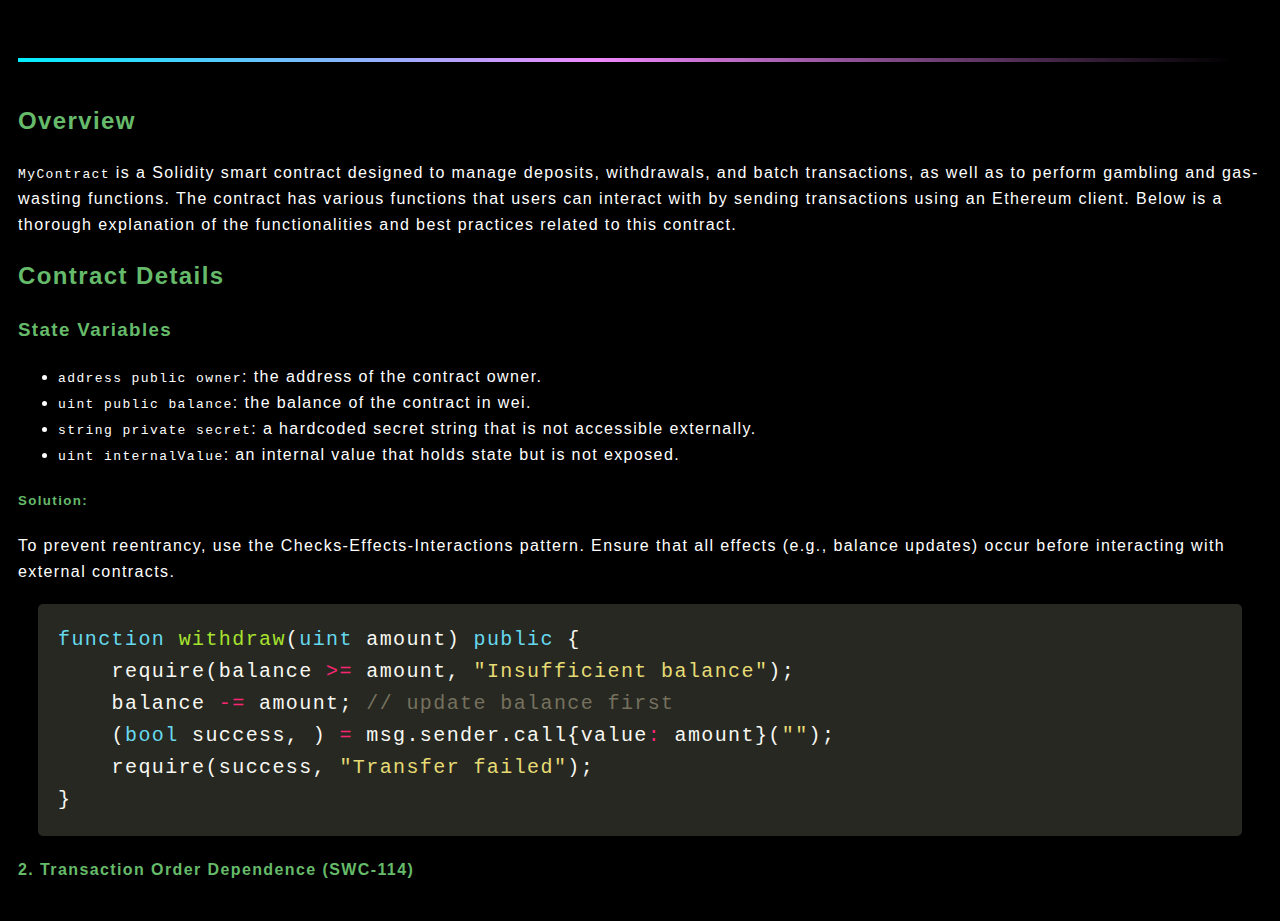
==== index.html @ 66ded126 "new changes" ====
<!DOCTYPE html>
<html lang="en">

<head>
    <meta charset="UTF-8">
    <meta name="viewport" content="width=device-width, initial-scale=1.0">
    <title>Audit Report</title>
    <style>
        * {
            line-height: 1.6;
            letter-spacing: 1.4px;
        }

        body {
            background-color: #000000;
            color: #ffffff;
            padding: 10px;
            font-family: Arial, Helvetica, sans-serif;
        }

        h1 {
            margin-top: 2.5rem;
            margin-bottom: 2.5rem;
            color: #FFFFFFE5;
            font-size: 2.25rem;
            font-weight: 600;
            line-height: 1.8125rem;
            letter-spacing: normal;
            text-align: left;
        }

        h2,
        h3,
        h4,
        h5 {
            color: #66bb6a;
        }

        h1::after {
            display: block;
            content: "";
            height: 0.25rem;
            margin-top: 10px;
            color: #01efff;
            width: 100%;
            background: linear-gradient(90deg, #01efff 0%, #ef88fb 46.6%, #000000 97.6%);
        }

        pre {
            font-size: 20px;
            padding: 20px;
            border-radius: 5px;
            box-sizing: border-box;
            margin-left: 20px;
            margin-right: 20px;
        }
    </style>
</head>

<body>
    <h1></h1>
    <h2>Overview</h2>
    <p><code>MyContract</code> is a Solidity smart contract designed to manage deposits, withdrawals, and batch
        transactions, as well as to perform gambling and gas-wasting functions. The contract has various functions that
        users can interact with by sending transactions using an Ethereum client. Below is a thorough explanation of the
        functionalities and best practices related to this contract.</p>
    <h2>Contract Details</h2>
    <h3>State Variables</h3>
    <ul>
        <li><code>address public owner</code>: the address of the contract owner.</li>
        <li><code>uint public balance</code>: the balance of the contract in wei.</li>
        <li><code>string private secret</code>: a hardcoded secret string that is not accessible externally.</li>
        <li><code>uint internalValue</code>: an internal value that holds state but is not exposed.</li>
    </ul>

    <h5>Solution:</h5>
    <p>To prevent reentrancy, use the Checks-Effects-Interactions pattern. Ensure that all effects (e.g., balance
        updates)
        occur before interacting with external contracts.</p>
    <pre tabindex="0" style="color:#f8f8f2;background-color:#272822;"><code><span style="display:flex;"><span><span style="color:#66d9ef">function</span> <span style="color:#a6e22e">withdraw</span>(<span style="color:#66d9ef">uint</span> amount) <span style="color:#66d9ef">public</span> {
</span></span><span style="display:flex;"><span>    require(balance <span style="color:#f92672">&gt;=</span> amount, <span style="color:#e6db74">&#34;Insufficient balance&#34;</span>);
</span></span><span style="display:flex;"><span>    balance <span style="color:#f92672">-=</span> amount; <span style="color:#75715e">// update balance first
</span></span></span><span style="display:flex;"><span><span style="color:#75715e"></span>    (<span style="color:#66d9ef">bool</span> success, ) <span style="color:#f92672">=</span> msg.sender.call{value<span style="color:#f92672">:</span> amount}(<span style="color:#e6db74">&#34;&#34;</span>);
</span></span><span style="display:flex;"><span>    require(success, <span style="color:#e6db74">&#34;Transfer failed&#34;</span>);
</span></span><span style="display:flex;"><span>}
</span></span></code></pre>
    <h4>2. Transaction Order Dependence (SWC-114)</h4>
</body>

</html>
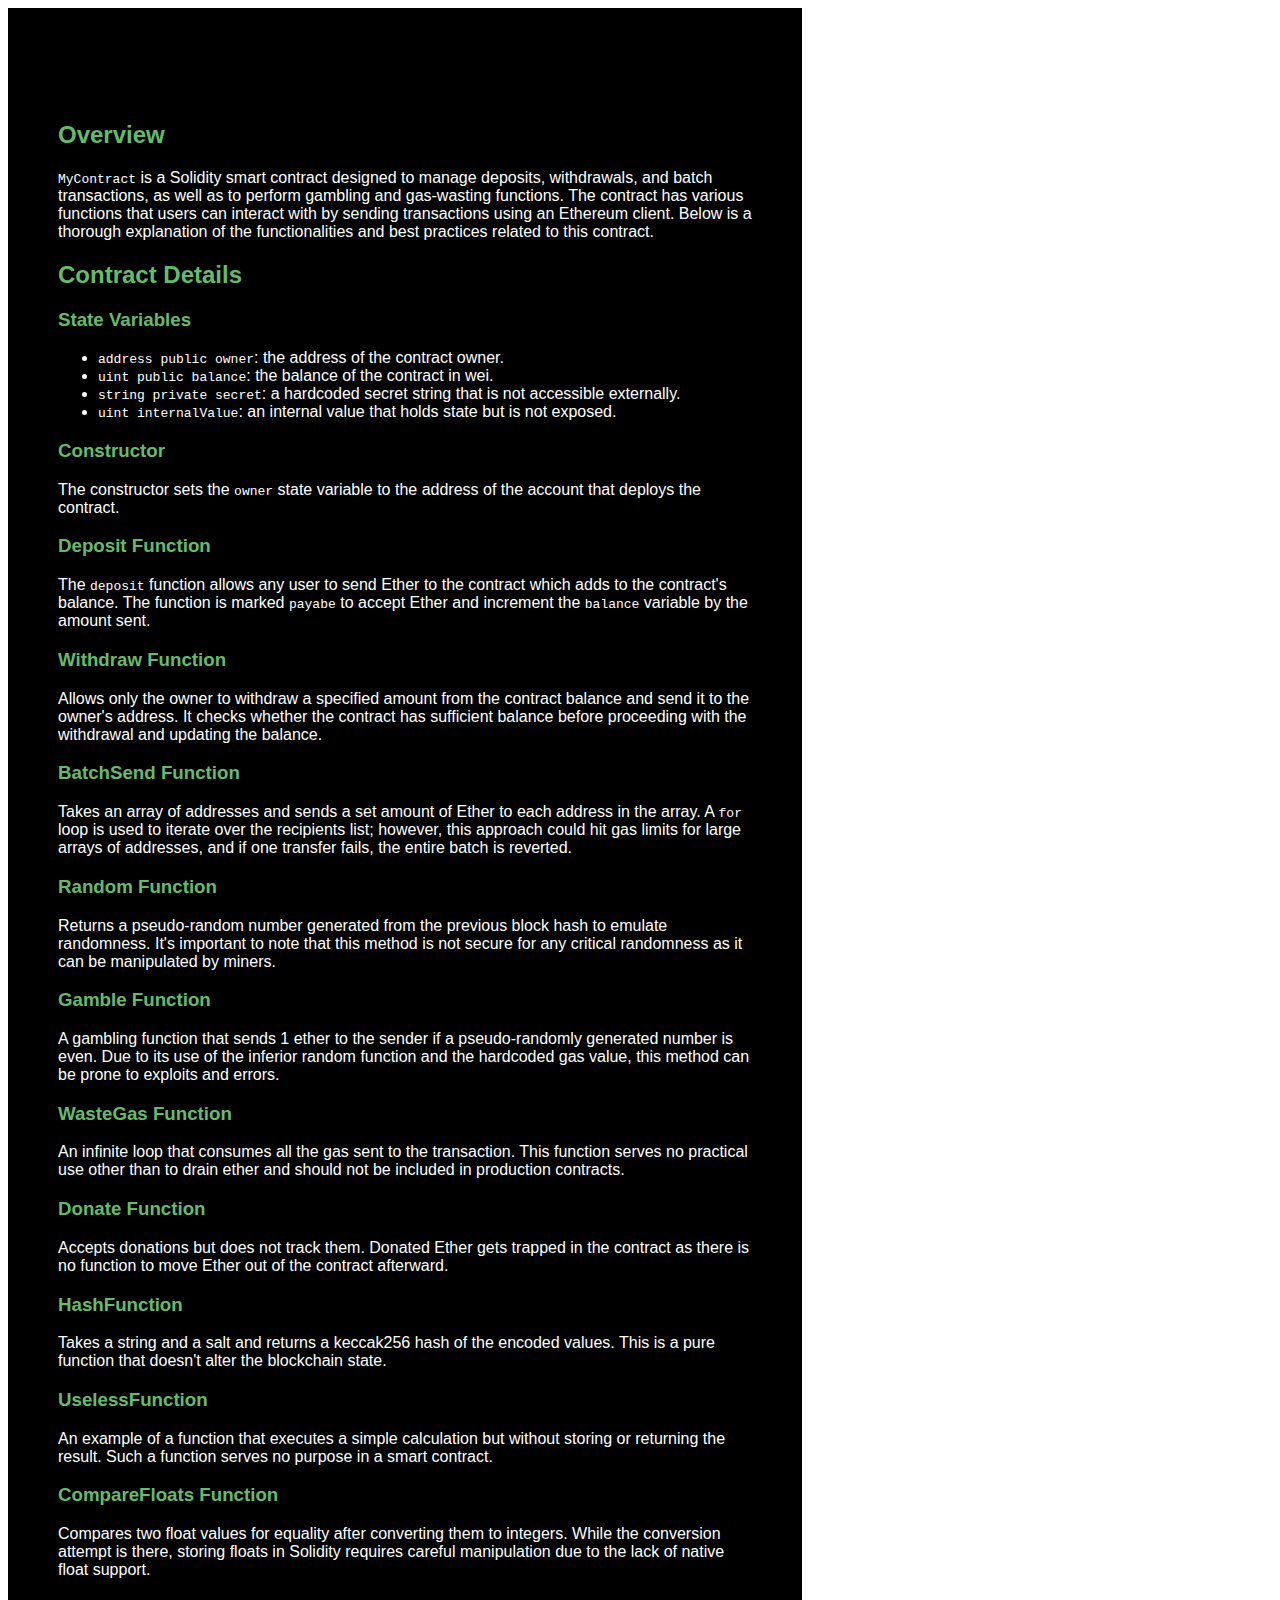
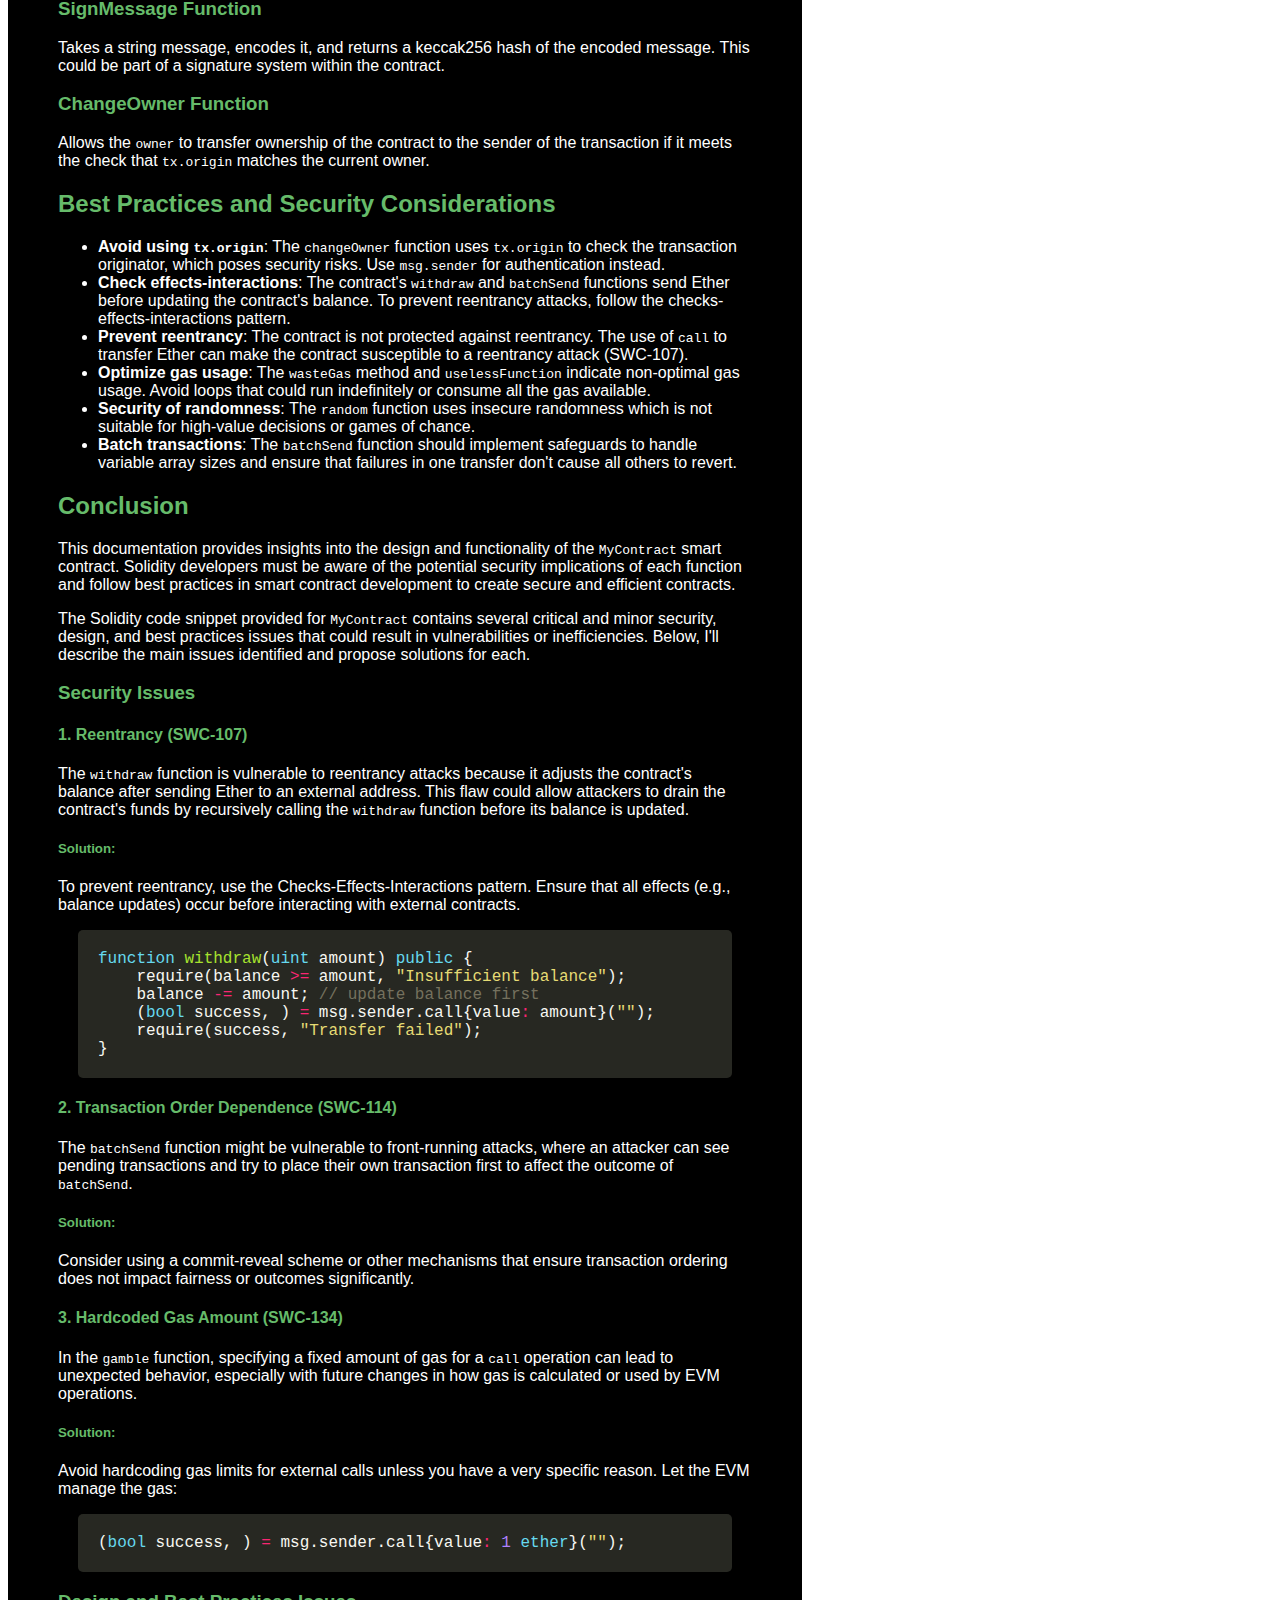
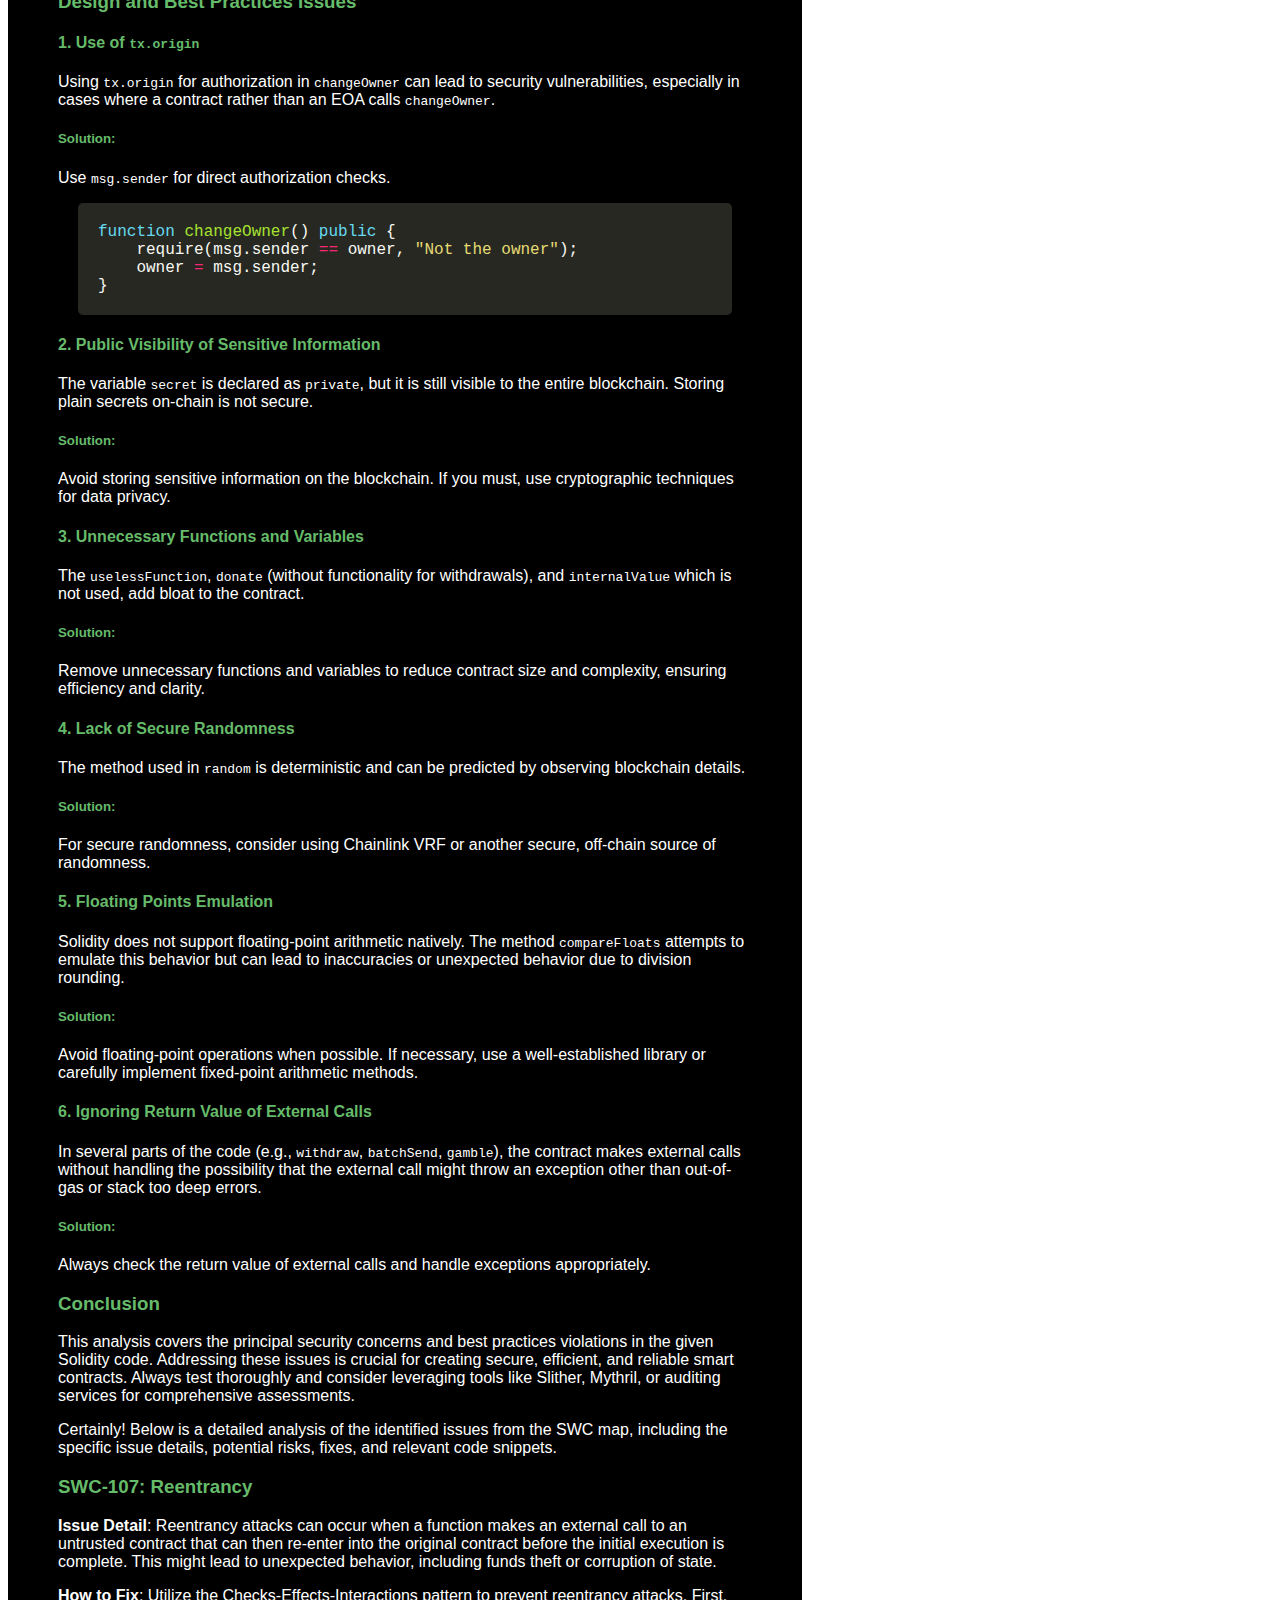
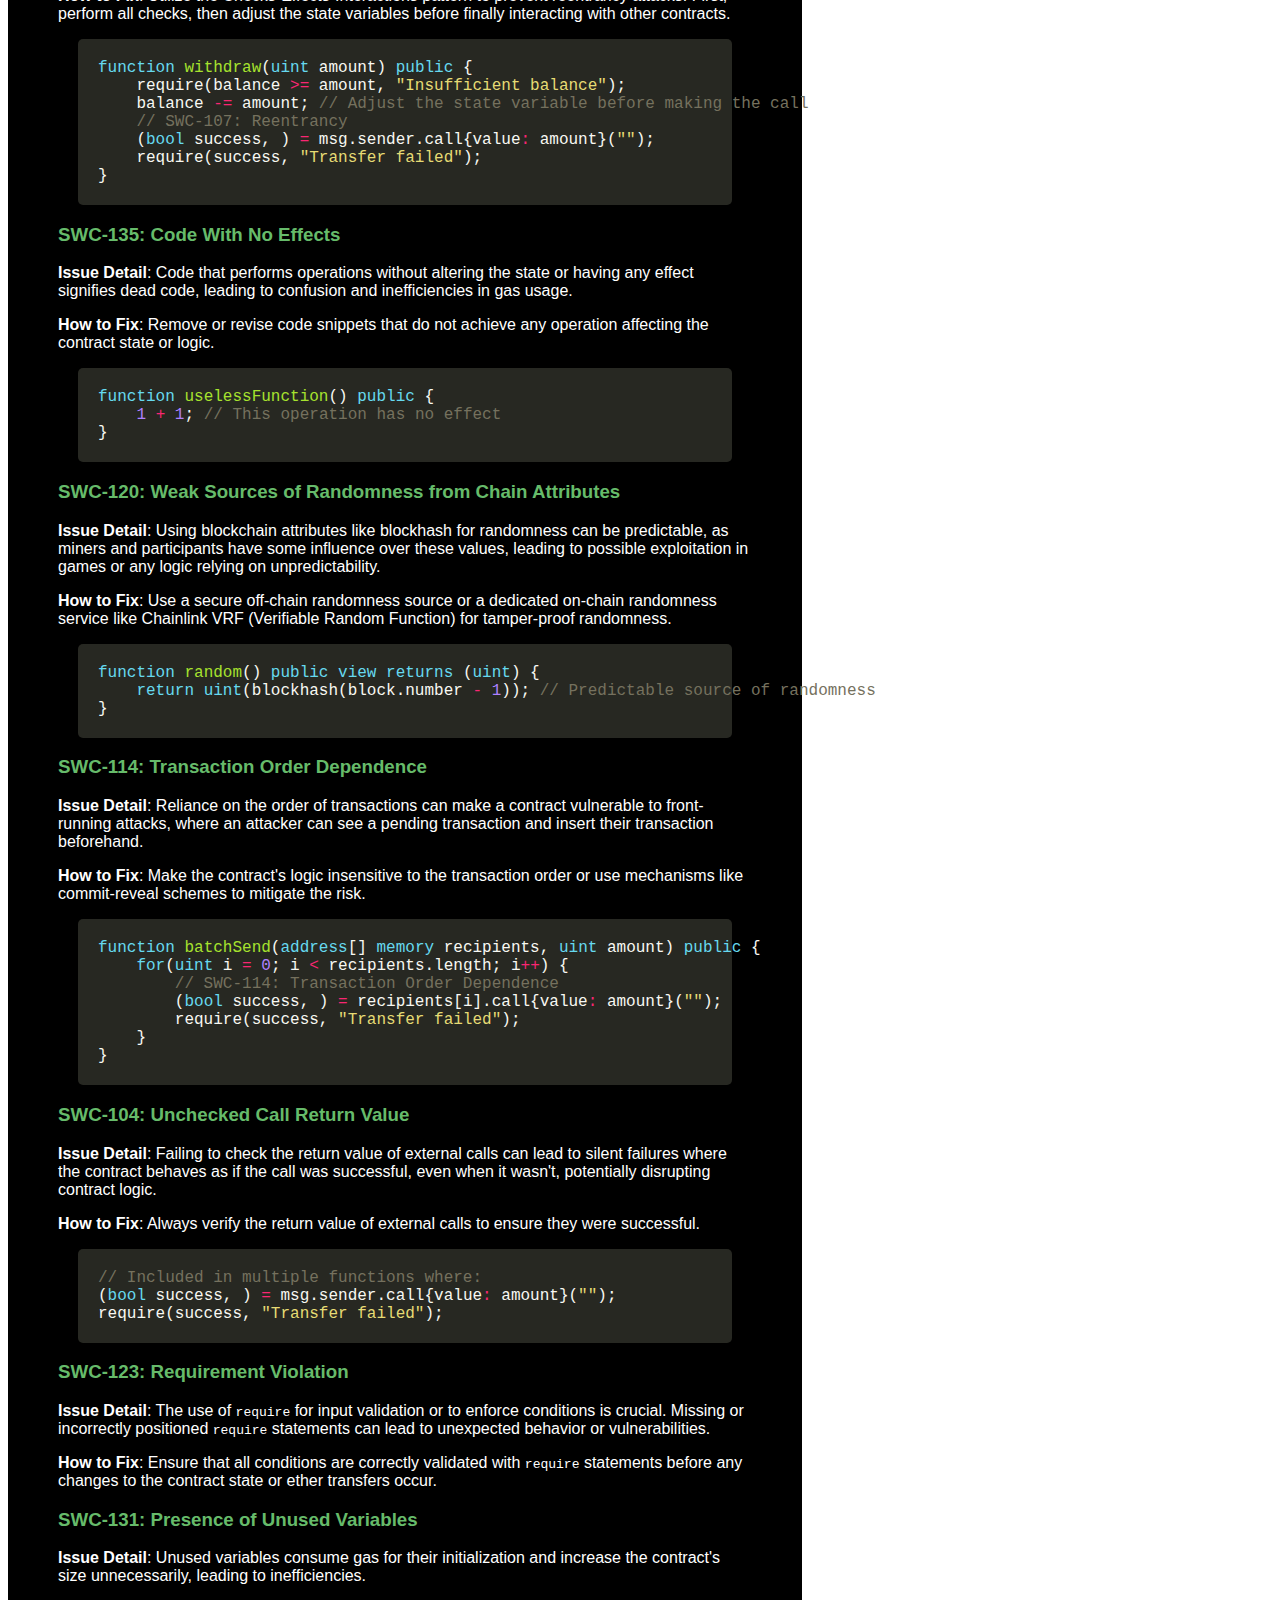
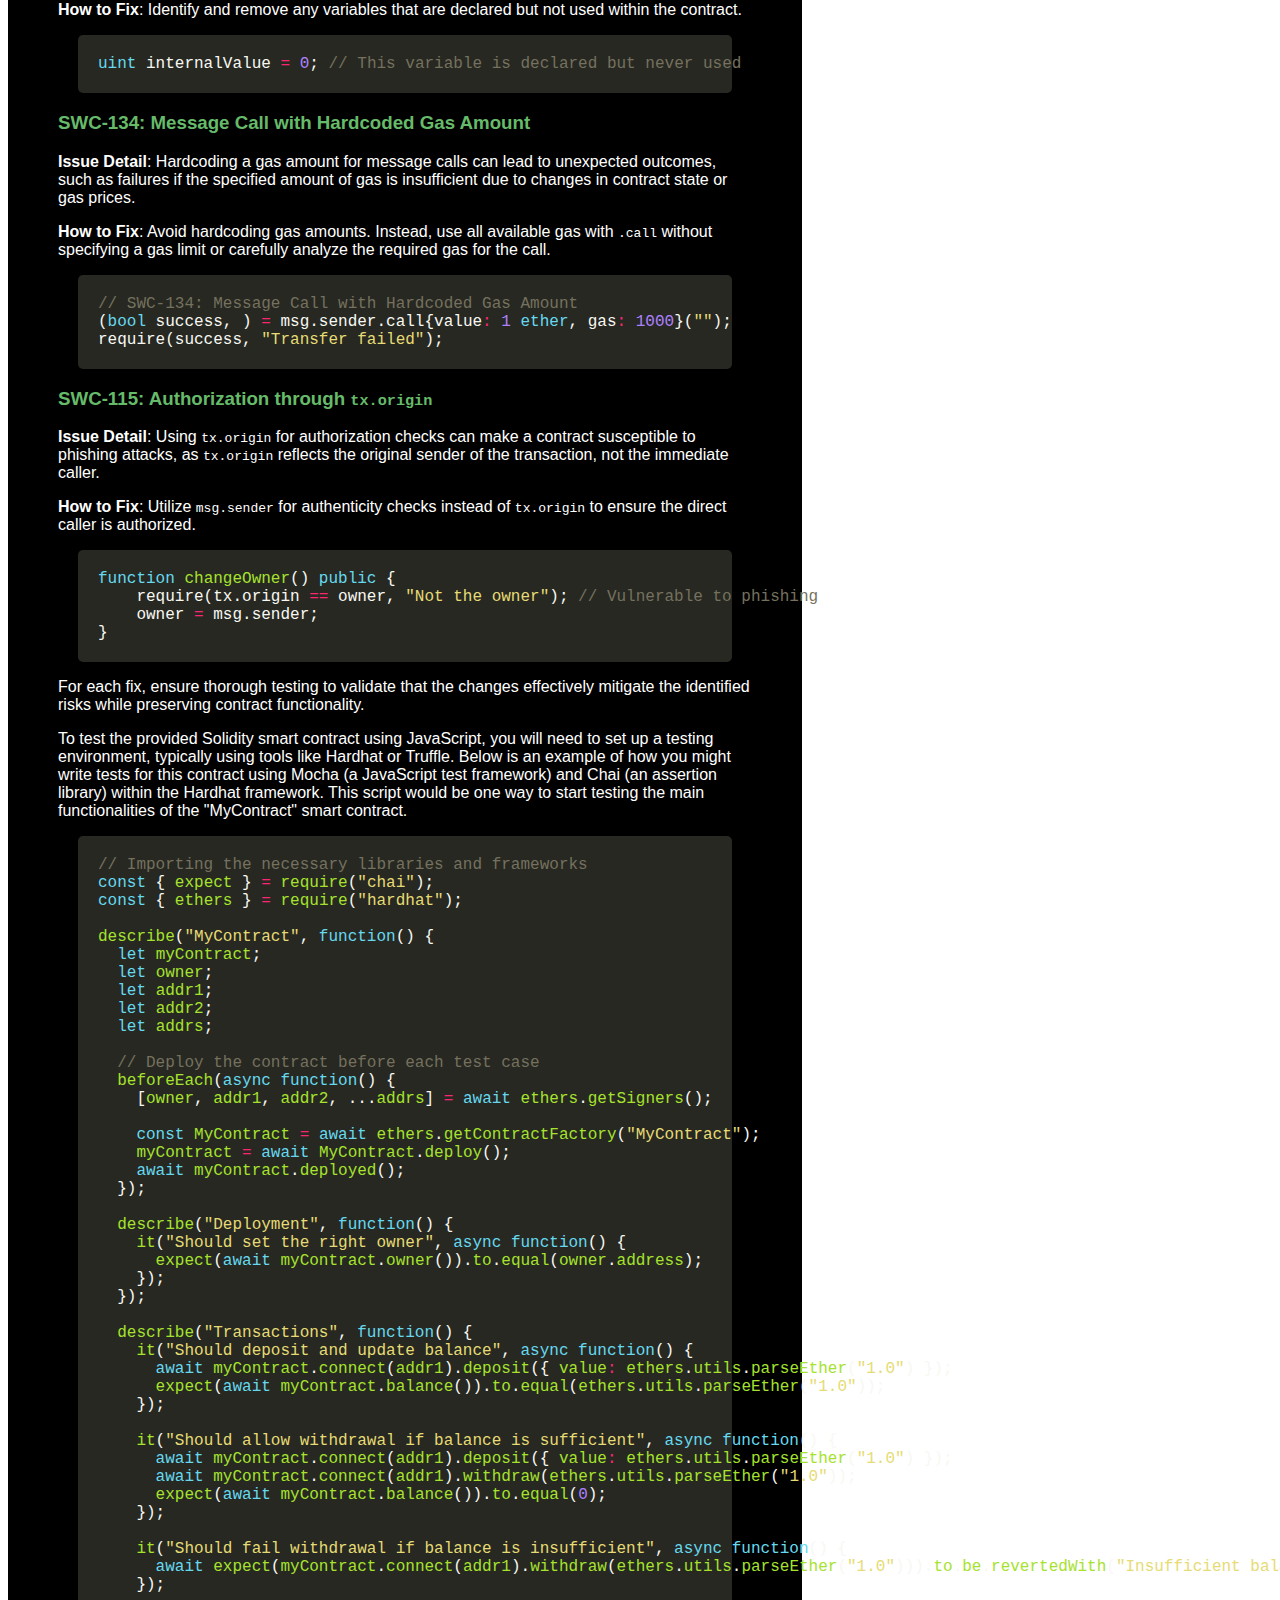
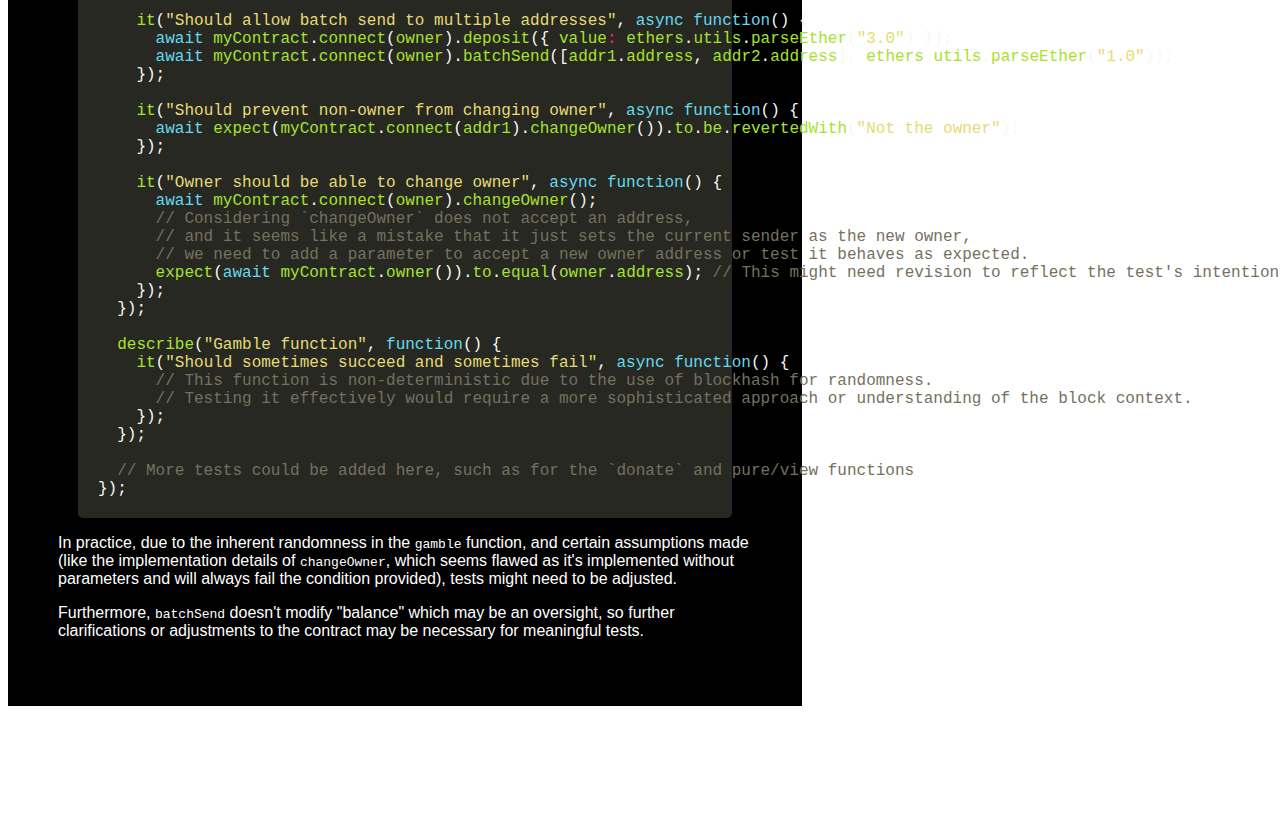
==== commit c8c694e6: "Updated code with a ConvertMarkdownToHTML" ====
--- a/index.html
+++ b/index.html
@@ -6,85 +6,451 @@
     <meta name="viewport" content="width=device-width, initial-scale=1.0">
     <title>Audit Report</title>
     <style>
-        * {
-            line-height: 1.6;
-            letter-spacing: 1.4px;
-        }
-
-        body {
+        main {
+            max-width: 794px;
+            width: 794px;
             background-color: #000000;
+            padding: 50px;
+            box-sizing: border-box;
             color: #ffffff;
-            padding: 10px;
             font-family: Arial, Helvetica, sans-serif;
         }
 
-        h1 {
-            margin-top: 2.5rem;
-            margin-bottom: 2.5rem;
-            color: #FFFFFFE5;
-            font-size: 2.25rem;
-            font-weight: 600;
-            line-height: 1.8125rem;
-            letter-spacing: normal;
-            text-align: left;
+        main h1 {
+            color: #ffffff;
+            text-align: center;
+            padding-bottom: 20px;
         }
 
-        h2,
+        main h2,
         h3,
         h4,
-        h5 {
+        h5,
+        h6 {
             color: #66bb6a;
         }
 
-        h1::after {
-            display: block;
-            content: "";
-            height: 0.25rem;
-            margin-top: 10px;
-            color: #01efff;
-            width: 100%;
-            background: linear-gradient(90deg, #01efff 0%, #ef88fb 46.6%, #000000 97.6%);
-        }
-
-        pre {
-            font-size: 20px;
+        main pre {
+            font-size: 16px;
             padding: 20px;
             border-radius: 5px;
             box-sizing: border-box;
             margin-left: 20px;
             margin-right: 20px;
+            max-width: 100%;
         }
     </style>
 </head>
 
 <body>
-    <h1></h1>
-    <h2>Overview</h2>
-    <p><code>MyContract</code> is a Solidity smart contract designed to manage deposits, withdrawals, and batch
-        transactions, as well as to perform gambling and gas-wasting functions. The contract has various functions that
-        users can interact with by sending transactions using an Ethereum client. Below is a thorough explanation of the
-        functionalities and best practices related to this contract.</p>
-    <h2>Contract Details</h2>
-    <h3>State Variables</h3>
-    <ul>
-        <li><code>address public owner</code>: the address of the contract owner.</li>
-        <li><code>uint public balance</code>: the balance of the contract in wei.</li>
-        <li><code>string private secret</code>: a hardcoded secret string that is not accessible externally.</li>
-        <li><code>uint internalValue</code>: an internal value that holds state but is not exposed.</li>
-    </ul>
-
-    <h5>Solution:</h5>
-    <p>To prevent reentrancy, use the Checks-Effects-Interactions pattern. Ensure that all effects (e.g., balance
-        updates)
-        occur before interacting with external contracts.</p>
-    <pre tabindex="0" style="color:#f8f8f2;background-color:#272822;"><code><span style="display:flex;"><span><span style="color:#66d9ef">function</span> <span style="color:#a6e22e">withdraw</span>(<span style="color:#66d9ef">uint</span> amount) <span style="color:#66d9ef">public</span> {
+    <main>
+
+        <h1></h1>
+        <h2>Overview</h2>
+        <p><code>MyContract</code> is a Solidity smart contract designed to manage deposits, withdrawals, and batch
+            transactions, as well as to perform gambling and gas-wasting functions. The contract has various functions
+            that
+            users can interact with by sending transactions using an Ethereum client. Below is a thorough explanation of
+            the
+            functionalities and best practices related to this contract.</p>
+        <h2>Contract Details</h2>
+        <h3>State Variables</h3>
+        <ul>
+            <li><code>address public owner</code>: the address of the contract owner.</li>
+            <li><code>uint public balance</code>: the balance of the contract in wei.</li>
+            <li><code>string private secret</code>: a hardcoded secret string that is not accessible externally.</li>
+            <li><code>uint internalValue</code>: an internal value that holds state but is not exposed.</li>
+        </ul>
+        <h3>Constructor</h3>
+        <p>The constructor sets the <code>owner</code> state variable to the address of the account that deploys the
+            contract.
+        </p>
+        <h3>Deposit Function</h3>
+        <p>The <code>deposit</code> function allows any user to send Ether to the contract which adds to the contract's
+            balance.
+            The function is marked <code>payabe</code> to accept Ether and increment the <code>balance</code> variable
+            by the
+            amount sent.</p>
+        <h3>Withdraw Function</h3>
+        <p>Allows only the owner to withdraw a specified amount from the contract balance and send it to the owner's
+            address. It
+            checks whether the contract has sufficient balance before proceeding with the withdrawal and updating the
+            balance.
+        </p>
+        <h3>BatchSend Function</h3>
+        <p>Takes an array of addresses and sends a set amount of Ether to each address in the array. A <code>for</code>
+            loop is
+            used to iterate over the recipients list; however, this approach could hit gas limits for large arrays of
+            addresses,
+            and if one transfer fails, the entire batch is reverted.</p>
+        <h3>Random Function</h3>
+        <p>Returns a pseudo-random number generated from the previous block hash to emulate randomness. It's important
+            to note
+            that this method is not secure for any critical randomness as it can be manipulated by miners.</p>
+        <h3>Gamble Function</h3>
+        <p>A gambling function that sends 1 ether to the sender if a pseudo-randomly generated number is even. Due to
+            its use of
+            the inferior random function and the hardcoded gas value, this method can be prone to exploits and errors.
+        </p>
+        <h3>WasteGas Function</h3>
+        <p>An infinite loop that consumes all the gas sent to the transaction. This function serves no practical use
+            other than
+            to drain ether and should not be included in production contracts.</p>
+        <h3>Donate Function</h3>
+        <p>Accepts donations but does not track them. Donated Ether gets trapped in the contract as there is no function
+            to move
+            Ether out of the contract afterward.</p>
+        <h3>HashFunction</h3>
+        <p>Takes a string and a salt and returns a keccak256 hash of the encoded values. This is a pure function that
+            doesn't
+            alter the blockchain state.</p>
+        <h3>UselessFunction</h3>
+        <p>An example of a function that executes a simple calculation but without storing or returning the result. Such
+            a
+            function serves no purpose in a smart contract.</p>
+        <h3>CompareFloats Function</h3>
+        <p>Compares two float values for equality after converting them to integers. While the conversion attempt is
+            there,
+            storing floats in Solidity requires careful manipulation due to the lack of native float support.</p>
+        <h3>SignMessage Function</h3>
+        <p>Takes a string message, encodes it, and returns a keccak256 hash of the encoded message. This could be part
+            of a
+            signature system within the contract.</p>
+        <h3>ChangeOwner Function</h3>
+        <p>Allows the <code>owner</code> to transfer ownership of the contract to the sender of the transaction if it
+            meets the
+            check that <code>tx.origin</code> matches the current owner.</p>
+        <h2>Best Practices and Security Considerations</h2>
+        <ul>
+            <li><strong>Avoid using <code>tx.origin</code></strong>: The <code>changeOwner</code> function uses
+                <code>tx.origin</code> to check the transaction originator, which poses security risks. Use
+                <code>msg.sender</code> for authentication instead.
+            </li>
+            <li><strong>Check effects-interactions</strong>: The contract's <code>withdraw</code> and
+                <code>batchSend</code>
+                functions send Ether before updating the contract's balance. To prevent reentrancy attacks, follow the
+                checks-effects-interactions pattern.
+            </li>
+            <li><strong>Prevent reentrancy</strong>: The contract is not protected against reentrancy. The use of
+                <code>call</code> to transfer Ether can make the contract susceptible to a reentrancy attack (SWC-107).
+            </li>
+            <li><strong>Optimize gas usage</strong>: The <code>wasteGas</code> method and <code>uselessFunction</code>
+                indicate
+                non-optimal gas usage. Avoid loops that could run indefinitely or consume all the gas available.</li>
+            <li><strong>Security of randomness</strong>: The <code>random</code> function uses insecure randomness which
+                is not
+                suitable for high-value decisions or games of chance.</li>
+            <li><strong>Batch transactions</strong>: The <code>batchSend</code> function should implement safeguards to
+                handle
+                variable array sizes and ensure that failures in one transfer don't cause all others to revert.</li>
+        </ul>
+        <h2>Conclusion</h2>
+        <p>This documentation provides insights into the design and functionality of the <code>MyContract</code> smart
+            contract.
+            Solidity developers must be aware of the potential security implications of each function and follow best
+            practices
+            in smart contract development to create secure and efficient contracts.</p>
+
+        <p>The Solidity code snippet provided for <code>MyContract</code> contains several critical and minor security,
+            design,
+            and best practices issues that could result in vulnerabilities or inefficiencies. Below, I'll describe the
+            main
+            issues identified and propose solutions for each.</p>
+        <h3>Security Issues</h3>
+        <h4>1. Reentrancy (SWC-107)</h4>
+        <p>The <code>withdraw</code> function is vulnerable to reentrancy attacks because it adjusts the contract's
+            balance
+            after sending Ether to an external address. This flaw could allow attackers to drain the contract's funds by
+            recursively calling the <code>withdraw</code> function before its balance is updated.</p>
+        <h5>Solution:</h5>
+        <p>To prevent reentrancy, use the Checks-Effects-Interactions pattern. Ensure that all effects (e.g., balance
+            updates)
+            occur before interacting with external contracts.</p>
+        <pre tabindex="0" style="color:#f8f8f2;background-color:#272822;"><code><span style="display:flex;"><span><span style="color:#66d9ef">function</span> <span style="color:#a6e22e">withdraw</span>(<span style="color:#66d9ef">uint</span> amount) <span style="color:#66d9ef">public</span> {
 </span></span><span style="display:flex;"><span>    require(balance <span style="color:#f92672">&gt;=</span> amount, <span style="color:#e6db74">&#34;Insufficient balance&#34;</span>);
 </span></span><span style="display:flex;"><span>    balance <span style="color:#f92672">-=</span> amount; <span style="color:#75715e">// update balance first
 </span></span></span><span style="display:flex;"><span><span style="color:#75715e"></span>    (<span style="color:#66d9ef">bool</span> success, ) <span style="color:#f92672">=</span> msg.sender.call{value<span style="color:#f92672">:</span> amount}(<span style="color:#e6db74">&#34;&#34;</span>);
 </span></span><span style="display:flex;"><span>    require(success, <span style="color:#e6db74">&#34;Transfer failed&#34;</span>);
 </span></span><span style="display:flex;"><span>}
 </span></span></code></pre>
-    <h4>2. Transaction Order Dependence (SWC-114)</h4>
+        <h4>2. Transaction Order Dependence (SWC-114)</h4>
+        <p>The <code>batchSend</code> function might be vulnerable to front-running attacks, where an attacker can see
+            pending
+            transactions and try to place their own transaction first to affect the outcome of <code>batchSend</code>.
+        </p>
+        <h5>Solution:</h5>
+        <p>Consider using a commit-reveal scheme or other mechanisms that ensure transaction ordering does not impact
+            fairness
+            or outcomes significantly.</p>
+        <h4>3. Hardcoded Gas Amount (SWC-134)</h4>
+        <p>In the <code>gamble</code> function, specifying a fixed amount of gas for a <code>call</code> operation can
+            lead to
+            unexpected behavior, especially with future changes in how gas is calculated or used by EVM operations.</p>
+        <h5>Solution:</h5>
+        <p>Avoid hardcoding gas limits for external calls unless you have a very specific reason. Let the EVM manage the
+            gas:
+        </p>
+        <pre tabindex="0" style="color:#f8f8f2;background-color:#272822;"><code><span style="display:flex;"><span>(<span style="color:#66d9ef">bool</span> success, ) <span style="color:#f92672">=</span> msg.sender.call{value<span style="color:#f92672">:</span> <span style="color:#ae81ff">1</span> <span style="color:#66d9ef">ether</span>}(<span style="color:#e6db74">&#34;&#34;</span>);
+</span></span></code></pre>
+        <h3>Design and Best Practices Issues</h3>
+        <h4>1. Use of <code>tx.origin</code></h4>
+        <p>Using <code>tx.origin</code> for authorization in <code>changeOwner</code> can lead to security
+            vulnerabilities,
+            especially in cases where a contract rather than an EOA calls <code>changeOwner</code>.</p>
+        <h5>Solution:</h5>
+        <p>Use <code>msg.sender</code> for direct authorization checks.</p>
+        <pre tabindex="0" style="color:#f8f8f2;background-color:#272822;"><code><span style="display:flex;"><span><span style="color:#66d9ef">function</span> <span style="color:#a6e22e">changeOwner</span>() <span style="color:#66d9ef">public</span> {
+</span></span><span style="display:flex;"><span>    require(msg.sender <span style="color:#f92672">==</span> owner, <span style="color:#e6db74">&#34;Not the owner&#34;</span>);
+</span></span><span style="display:flex;"><span>    owner <span style="color:#f92672">=</span> msg.sender;
+</span></span><span style="display:flex;"><span>}
+</span></span></code></pre>
+        <h4>2. Public Visibility of Sensitive Information</h4>
+        <p>The variable <code>secret</code> is declared as <code>private</code>, but it is still visible to the entire
+            blockchain. Storing plain secrets on-chain is not secure.</p>
+        <h5>Solution:</h5>
+        <p>Avoid storing sensitive information on the blockchain. If you must, use cryptographic techniques for data
+            privacy.
+        </p>
+        <h4>3. Unnecessary Functions and Variables</h4>
+        <p>The <code>uselessFunction</code>, <code>donate</code> (without functionality for withdrawals), and
+            <code>internalValue</code> which is not used, add bloat to the contract.
+        </p>
+        <h5>Solution:</h5>
+        <p>Remove unnecessary functions and variables to reduce contract size and complexity, ensuring efficiency and
+            clarity.
+        </p>
+        <h4>4. Lack of Secure Randomness</h4>
+        <p>The method used in <code>random</code> is deterministic and can be predicted by observing blockchain details.
+        </p>
+        <h5>Solution:</h5>
+        <p>For secure randomness, consider using Chainlink VRF or another secure, off-chain source of randomness.</p>
+        <h4>5. Floating Points Emulation</h4>
+        <p>Solidity does not support floating-point arithmetic natively. The method <code>compareFloats</code> attempts
+            to
+            emulate this behavior but can lead to inaccuracies or unexpected behavior due to division rounding.</p>
+        <h5>Solution:</h5>
+        <p>Avoid floating-point operations when possible. If necessary, use a well-established library or carefully
+            implement
+            fixed-point arithmetic methods.</p>
+        <h4>6. Ignoring Return Value of External Calls</h4>
+        <p>In several parts of the code (e.g., <code>withdraw</code>, <code>batchSend</code>, <code>gamble</code>), the
+            contract
+            makes external calls without handling the possibility that the external call might throw an exception other
+            than
+            out-of-gas or stack too deep errors.</p>
+        <h5>Solution:</h5>
+        <p>Always check the return value of external calls and handle exceptions appropriately.</p>
+        <h3>Conclusion</h3>
+        <p>This analysis covers the principal security concerns and best practices violations in the given Solidity
+            code.
+            Addressing these issues is crucial for creating secure, efficient, and reliable smart contracts. Always test
+            thoroughly and consider leveraging tools like Slither, Mythril, or auditing services for comprehensive
+            assessments.
+        </p>
+
+        <p>Certainly! Below is a detailed analysis of the identified issues from the SWC map, including the specific
+            issue
+            details, potential risks, fixes, and relevant code snippets.</p>
+        <h3>SWC-107: Reentrancy</h3>
+        <p><strong>Issue Detail</strong>: Reentrancy attacks can occur when a function makes an external call to an
+            untrusted
+            contract that can then re-enter into the original contract before the initial execution is complete. This
+            might lead
+            to unexpected behavior, including funds theft or corruption of state.</p>
+        <p><strong>How to Fix</strong>: Utilize the Checks-Effects-Interactions pattern to prevent reentrancy attacks.
+            First,
+            perform all checks, then adjust the state variables before finally interacting with other contracts.</p>
+        <pre tabindex="0" style="color:#f8f8f2;background-color:#272822;"><code><span style="display:flex;"><span><span style="color:#66d9ef">function</span> <span style="color:#a6e22e">withdraw</span>(<span style="color:#66d9ef">uint</span> amount) <span style="color:#66d9ef">public</span> {
+</span></span><span style="display:flex;"><span>    require(balance <span style="color:#f92672">&gt;=</span> amount, <span style="color:#e6db74">&#34;Insufficient balance&#34;</span>);
+</span></span><span style="display:flex;"><span>    balance <span style="color:#f92672">-=</span> amount; <span style="color:#75715e">// Adjust the state variable before making the call
+</span></span></span><span style="display:flex;"><span><span style="color:#75715e"></span>    <span style="color:#75715e">// SWC-107: Reentrancy
+</span></span></span><span style="display:flex;"><span><span style="color:#75715e"></span>    (<span style="color:#66d9ef">bool</span> success, ) <span style="color:#f92672">=</span> msg.sender.call{value<span style="color:#f92672">:</span> amount}(<span style="color:#e6db74">&#34;&#34;</span>);
+</span></span><span style="display:flex;"><span>    require(success, <span style="color:#e6db74">&#34;Transfer failed&#34;</span>);
+</span></span><span style="display:flex;"><span>}
+</span></span></code></pre>
+        <h3>SWC-135: Code With No Effects</h3>
+        <p><strong>Issue Detail</strong>: Code that performs operations without altering the state or having any effect
+            signifies dead code, leading to confusion and inefficiencies in gas usage.</p>
+        <p><strong>How to Fix</strong>: Remove or revise code snippets that do not achieve any operation affecting the
+            contract
+            state or logic.</p>
+        <pre tabindex="0" style="color:#f8f8f2;background-color:#272822;"><code><span style="display:flex;"><span><span style="color:#66d9ef">function</span> <span style="color:#a6e22e">uselessFunction</span>() <span style="color:#66d9ef">public</span> {
+</span></span><span style="display:flex;"><span>    <span style="color:#ae81ff">1</span> <span style="color:#f92672">+</span> <span style="color:#ae81ff">1</span>; <span style="color:#75715e">// This operation has no effect
+</span></span></span><span style="display:flex;"><span><span style="color:#75715e"></span>}
+</span></span></code></pre>
+        <h3>SWC-120: Weak Sources of Randomness from Chain Attributes</h3>
+        <p><strong>Issue Detail</strong>: Using blockchain attributes like blockhash for randomness can be predictable,
+            as
+            miners and participants have some influence over these values, leading to possible exploitation in games or
+            any
+            logic relying on unpredictability.</p>
+        <p><strong>How to Fix</strong>: Use a secure off-chain randomness source or a dedicated on-chain randomness
+            service like
+            Chainlink VRF (Verifiable Random Function) for tamper-proof randomness.</p>
+        <pre tabindex="0" style="color:#f8f8f2;background-color:#272822;"><code><span style="display:flex;"><span><span style="color:#66d9ef">function</span> <span style="color:#a6e22e">random</span>() <span style="color:#66d9ef">public</span> <span style="color:#66d9ef">view</span> <span style="color:#66d9ef">returns</span> (<span style="color:#66d9ef">uint</span>) {
+</span></span><span style="display:flex;"><span>    <span style="color:#66d9ef">return</span> <span style="color:#66d9ef">uint</span>(blockhash(block.number <span style="color:#f92672">-</span> <span style="color:#ae81ff">1</span>)); <span style="color:#75715e">// Predictable source of randomness
+</span></span></span><span style="display:flex;"><span><span style="color:#75715e"></span>}
+</span></span></code></pre>
+        <h3>SWC-114: Transaction Order Dependence</h3>
+        <p><strong>Issue Detail</strong>: Reliance on the order of transactions can make a contract vulnerable to
+            front-running
+            attacks, where an attacker can see a pending transaction and insert their transaction beforehand.</p>
+        <p><strong>How to Fix</strong>: Make the contract's logic insensitive to the transaction order or use mechanisms
+            like
+            commit-reveal schemes to mitigate the risk.</p>
+        <pre tabindex="0" style="color:#f8f8f2;background-color:#272822;"><code><span style="display:flex;"><span><span style="color:#66d9ef">function</span> <span style="color:#a6e22e">batchSend</span>(<span style="color:#66d9ef">address</span>[] <span style="color:#66d9ef">memory</span> recipients, <span style="color:#66d9ef">uint</span> amount) <span style="color:#66d9ef">public</span> {
+</span></span><span style="display:flex;"><span>    <span style="color:#66d9ef">for</span>(<span style="color:#66d9ef">uint</span> i <span style="color:#f92672">=</span> <span style="color:#ae81ff">0</span>; i <span style="color:#f92672">&lt;</span> recipients.length; i<span style="color:#f92672">++</span>) {
+</span></span><span style="display:flex;"><span>        <span style="color:#75715e">// SWC-114: Transaction Order Dependence
+</span></span></span><span style="display:flex;"><span><span style="color:#75715e"></span>        (<span style="color:#66d9ef">bool</span> success, ) <span style="color:#f92672">=</span> recipients[i].call{value<span style="color:#f92672">:</span> amount}(<span style="color:#e6db74">&#34;&#34;</span>);
+</span></span><span style="display:flex;"><span>        require(success, <span style="color:#e6db74">&#34;Transfer failed&#34;</span>);
+</span></span><span style="display:flex;"><span>    }
+</span></span><span style="display:flex;"><span>}
+</span></span></code></pre>
+        <h3>SWC-104: Unchecked Call Return Value</h3>
+        <p><strong>Issue Detail</strong>: Failing to check the return value of external calls can lead to silent
+            failures where
+            the contract behaves as if the call was successful, even when it wasn't, potentially disrupting contract
+            logic.</p>
+        <p><strong>How to Fix</strong>: Always verify the return value of external calls to ensure they were successful.
+        </p>
+        <pre tabindex="0" style="color:#f8f8f2;background-color:#272822;"><code><span style="display:flex;"><span><span style="color:#75715e">// Included in multiple functions where:
+</span></span></span><span style="display:flex;"><span><span style="color:#75715e"></span>(<span style="color:#66d9ef">bool</span> success, ) <span style="color:#f92672">=</span> msg.sender.call{value<span style="color:#f92672">:</span> amount}(<span style="color:#e6db74">&#34;&#34;</span>);
+</span></span><span style="display:flex;"><span>require(success, <span style="color:#e6db74">&#34;Transfer failed&#34;</span>);
+</span></span></code></pre>
+        <h3>SWC-123: Requirement Violation</h3>
+        <p><strong>Issue Detail</strong>: The use of <code>require</code> for input validation or to enforce conditions
+            is
+            crucial. Missing or incorrectly positioned <code>require</code> statements can lead to unexpected behavior
+            or
+            vulnerabilities.</p>
+        <p><strong>How to Fix</strong>: Ensure that all conditions are correctly validated with <code>require</code>
+            statements
+            before any changes to the contract state or ether transfers occur.</p>
+        <h3>SWC-131: Presence of Unused Variables</h3>
+        <p><strong>Issue Detail</strong>: Unused variables consume gas for their initialization and increase the
+            contract's size
+            unnecessarily, leading to inefficiencies.</p>
+        <p><strong>How to Fix</strong>: Identify and remove any variables that are declared but not used within the
+            contract.
+        </p>
+        <pre tabindex="0" style="color:#f8f8f2;background-color:#272822;"><code><span style="display:flex;"><span><span style="color:#66d9ef">uint</span> internalValue <span style="color:#f92672">=</span> <span style="color:#ae81ff">0</span>; <span style="color:#75715e">// This variable is declared but never used
+</span></span></span></code></pre>
+        <h3>SWC-134: Message Call with Hardcoded Gas Amount</h3>
+        <p><strong>Issue Detail</strong>: Hardcoding a gas amount for message calls can lead to unexpected outcomes,
+            such as
+            failures if the specified amount of gas is insufficient due to changes in contract state or gas prices.</p>
+        <p><strong>How to Fix</strong>: Avoid hardcoding gas amounts. Instead, use all available gas with
+            <code>.call</code>
+            without specifying a gas limit or carefully analyze the required gas for the call.
+        </p>
+        <pre tabindex="0" style="color:#f8f8f2;background-color:#272822;"><code><span style="display:flex;"><span><span style="color:#75715e">// SWC-134: Message Call with Hardcoded Gas Amount
+</span></span></span><span style="display:flex;"><span><span style="color:#75715e"></span>(<span style="color:#66d9ef">bool</span> success, ) <span style="color:#f92672">=</span> msg.sender.call{value<span style="color:#f92672">:</span> <span style="color:#ae81ff">1</span> <span style="color:#66d9ef">ether</span>, gas<span style="color:#f92672">:</span> <span style="color:#ae81ff">1000</span>}(<span style="color:#e6db74">&#34;&#34;</span>);
+</span></span><span style="display:flex;"><span>require(success, <span style="color:#e6db74">&#34;Transfer failed&#34;</span>);
+</span></span></code></pre>
+        <h3>SWC-115: Authorization through <code>tx.origin</code></h3>
+        <p><strong>Issue Detail</strong>: Using <code>tx.origin</code> for authorization checks can make a contract
+            susceptible
+            to phishing attacks, as <code>tx.origin</code> reflects the original sender of the transaction, not the
+            immediate
+            caller.</p>
+        <p><strong>How to Fix</strong>: Utilize <code>msg.sender</code> for authenticity checks instead of
+            <code>tx.origin</code> to ensure the direct caller is authorized.
+        </p>
+        <pre tabindex="0" style="color:#f8f8f2;background-color:#272822;"><code><span style="display:flex;"><span><span style="color:#66d9ef">function</span> <span style="color:#a6e22e">changeOwner</span>() <span style="color:#66d9ef">public</span> {
+</span></span><span style="display:flex;"><span>    require(tx.origin <span style="color:#f92672">==</span> owner, <span style="color:#e6db74">&#34;Not the owner&#34;</span>); <span style="color:#75715e">// Vulnerable to phishing
+</span></span></span><span style="display:flex;"><span><span style="color:#75715e"></span>    owner <span style="color:#f92672">=</span> msg.sender;
+</span></span><span style="display:flex;"><span>}
+</span></span></code></pre>
+        <p>For each fix, ensure thorough testing to validate that the changes effectively mitigate the identified risks
+            while
+            preserving contract functionality.</p>
+
+        <p>To test the provided Solidity smart contract using JavaScript, you will need to set up a testing environment,
+            typically using tools like Hardhat or Truffle. Below is an example of how you might write tests for this
+            contract
+            using Mocha (a JavaScript test framework) and Chai (an assertion library) within the Hardhat framework. This
+            script
+            would be one way to start testing the main functionalities of the &quot;MyContract&quot; smart contract.</p>
+        <pre tabindex="0" style="color:#f8f8f2;background-color:#272822;"><code><span style="display:flex;"><span><span style="color:#75715e">// Importing the necessary libraries and frameworks
+</span></span></span><span style="display:flex;"><span><span style="color:#75715e"></span><span style="color:#66d9ef">const</span> { <span style="color:#a6e22e">expect</span> } <span style="color:#f92672">=</span> <span style="color:#a6e22e">require</span>(<span style="color:#e6db74">&#34;chai&#34;</span>);
+</span></span><span style="display:flex;"><span><span style="color:#66d9ef">const</span> { <span style="color:#a6e22e">ethers</span> } <span style="color:#f92672">=</span> <span style="color:#a6e22e">require</span>(<span style="color:#e6db74">&#34;hardhat&#34;</span>);
+</span></span><span style="display:flex;"><span>
+</span></span><span style="display:flex;"><span><span style="color:#a6e22e">describe</span>(<span style="color:#e6db74">&#34;MyContract&#34;</span>, <span style="color:#66d9ef">function</span>() {
+</span></span><span style="display:flex;"><span>  <span style="color:#66d9ef">let</span> <span style="color:#a6e22e">myContract</span>;
+</span></span><span style="display:flex;"><span>  <span style="color:#66d9ef">let</span> <span style="color:#a6e22e">owner</span>;
+</span></span><span style="display:flex;"><span>  <span style="color:#66d9ef">let</span> <span style="color:#a6e22e">addr1</span>;
+</span></span><span style="display:flex;"><span>  <span style="color:#66d9ef">let</span> <span style="color:#a6e22e">addr2</span>;
+</span></span><span style="display:flex;"><span>  <span style="color:#66d9ef">let</span> <span style="color:#a6e22e">addrs</span>;
+</span></span><span style="display:flex;"><span>
+</span></span><span style="display:flex;"><span>  <span style="color:#75715e">// Deploy the contract before each test case
+</span></span></span><span style="display:flex;"><span><span style="color:#75715e"></span>  <span style="color:#a6e22e">beforeEach</span>(<span style="color:#66d9ef">async</span> <span style="color:#66d9ef">function</span>() {
+</span></span><span style="display:flex;"><span>    [<span style="color:#a6e22e">owner</span>, <span style="color:#a6e22e">addr1</span>, <span style="color:#a6e22e">addr2</span>, ...<span style="color:#a6e22e">addrs</span>] <span style="color:#f92672">=</span> <span style="color:#66d9ef">await</span> <span style="color:#a6e22e">ethers</span>.<span style="color:#a6e22e">getSigners</span>();
+</span></span><span style="display:flex;"><span>
+</span></span><span style="display:flex;"><span>    <span style="color:#66d9ef">const</span> <span style="color:#a6e22e">MyContract</span> <span style="color:#f92672">=</span> <span style="color:#66d9ef">await</span> <span style="color:#a6e22e">ethers</span>.<span style="color:#a6e22e">getContractFactory</span>(<span style="color:#e6db74">&#34;MyContract&#34;</span>);
+</span></span><span style="display:flex;"><span>    <span style="color:#a6e22e">myContract</span> <span style="color:#f92672">=</span> <span style="color:#66d9ef">await</span> <span style="color:#a6e22e">MyContract</span>.<span style="color:#a6e22e">deploy</span>();
+</span></span><span style="display:flex;"><span>    <span style="color:#66d9ef">await</span> <span style="color:#a6e22e">myContract</span>.<span style="color:#a6e22e">deployed</span>();
+</span></span><span style="display:flex;"><span>  });
+</span></span><span style="display:flex;"><span>
+</span></span><span style="display:flex;"><span>  <span style="color:#a6e22e">describe</span>(<span style="color:#e6db74">&#34;Deployment&#34;</span>, <span style="color:#66d9ef">function</span>() {
+</span></span><span style="display:flex;"><span>    <span style="color:#a6e22e">it</span>(<span style="color:#e6db74">&#34;Should set the right owner&#34;</span>, <span style="color:#66d9ef">async</span> <span style="color:#66d9ef">function</span>() {
+</span></span><span style="display:flex;"><span>      <span style="color:#a6e22e">expect</span>(<span style="color:#66d9ef">await</span> <span style="color:#a6e22e">myContract</span>.<span style="color:#a6e22e">owner</span>()).<span style="color:#a6e22e">to</span>.<span style="color:#a6e22e">equal</span>(<span style="color:#a6e22e">owner</span>.<span style="color:#a6e22e">address</span>);
+</span></span><span style="display:flex;"><span>    });
+</span></span><span style="display:flex;"><span>  });
+</span></span><span style="display:flex;"><span>
+</span></span><span style="display:flex;"><span>  <span style="color:#a6e22e">describe</span>(<span style="color:#e6db74">&#34;Transactions&#34;</span>, <span style="color:#66d9ef">function</span>() {
+</span></span><span style="display:flex;"><span>    <span style="color:#a6e22e">it</span>(<span style="color:#e6db74">&#34;Should deposit and update balance&#34;</span>, <span style="color:#66d9ef">async</span> <span style="color:#66d9ef">function</span>() {
+</span></span><span style="display:flex;"><span>      <span style="color:#66d9ef">await</span> <span style="color:#a6e22e">myContract</span>.<span style="color:#a6e22e">connect</span>(<span style="color:#a6e22e">addr1</span>).<span style="color:#a6e22e">deposit</span>({ <span style="color:#a6e22e">value</span><span style="color:#f92672">:</span> <span style="color:#a6e22e">ethers</span>.<span style="color:#a6e22e">utils</span>.<span style="color:#a6e22e">parseEther</span>(<span style="color:#e6db74">&#34;1.0&#34;</span>) });
+</span></span><span style="display:flex;"><span>      <span style="color:#a6e22e">expect</span>(<span style="color:#66d9ef">await</span> <span style="color:#a6e22e">myContract</span>.<span style="color:#a6e22e">balance</span>()).<span style="color:#a6e22e">to</span>.<span style="color:#a6e22e">equal</span>(<span style="color:#a6e22e">ethers</span>.<span style="color:#a6e22e">utils</span>.<span style="color:#a6e22e">parseEther</span>(<span style="color:#e6db74">&#34;1.0&#34;</span>));
+</span></span><span style="display:flex;"><span>    });
+</span></span><span style="display:flex;"><span>
+</span></span><span style="display:flex;"><span>    <span style="color:#a6e22e">it</span>(<span style="color:#e6db74">&#34;Should allow withdrawal if balance is sufficient&#34;</span>, <span style="color:#66d9ef">async</span> <span style="color:#66d9ef">function</span>() {
+</span></span><span style="display:flex;"><span>      <span style="color:#66d9ef">await</span> <span style="color:#a6e22e">myContract</span>.<span style="color:#a6e22e">connect</span>(<span style="color:#a6e22e">addr1</span>).<span style="color:#a6e22e">deposit</span>({ <span style="color:#a6e22e">value</span><span style="color:#f92672">:</span> <span style="color:#a6e22e">ethers</span>.<span style="color:#a6e22e">utils</span>.<span style="color:#a6e22e">parseEther</span>(<span style="color:#e6db74">&#34;1.0&#34;</span>) });
+</span></span><span style="display:flex;"><span>      <span style="color:#66d9ef">await</span> <span style="color:#a6e22e">myContract</span>.<span style="color:#a6e22e">connect</span>(<span style="color:#a6e22e">addr1</span>).<span style="color:#a6e22e">withdraw</span>(<span style="color:#a6e22e">ethers</span>.<span style="color:#a6e22e">utils</span>.<span style="color:#a6e22e">parseEther</span>(<span style="color:#e6db74">&#34;1.0&#34;</span>));
+</span></span><span style="display:flex;"><span>      <span style="color:#a6e22e">expect</span>(<span style="color:#66d9ef">await</span> <span style="color:#a6e22e">myContract</span>.<span style="color:#a6e22e">balance</span>()).<span style="color:#a6e22e">to</span>.<span style="color:#a6e22e">equal</span>(<span style="color:#ae81ff">0</span>);
+</span></span><span style="display:flex;"><span>    });
+</span></span><span style="display:flex;"><span>
+</span></span><span style="display:flex;"><span>    <span style="color:#a6e22e">it</span>(<span style="color:#e6db74">&#34;Should fail withdrawal if balance is insufficient&#34;</span>, <span style="color:#66d9ef">async</span> <span style="color:#66d9ef">function</span>() {
+</span></span><span style="display:flex;"><span>      <span style="color:#66d9ef">await</span> <span style="color:#a6e22e">expect</span>(<span style="color:#a6e22e">myContract</span>.<span style="color:#a6e22e">connect</span>(<span style="color:#a6e22e">addr1</span>).<span style="color:#a6e22e">withdraw</span>(<span style="color:#a6e22e">ethers</span>.<span style="color:#a6e22e">utils</span>.<span style="color:#a6e22e">parseEther</span>(<span style="color:#e6db74">&#34;1.0&#34;</span>))).<span style="color:#a6e22e">to</span>.<span style="color:#a6e22e">be</span>.<span style="color:#a6e22e">revertedWith</span>(<span style="color:#e6db74">&#34;Insufficient balance&#34;</span>);
+</span></span><span style="display:flex;"><span>    });
+</span></span><span style="display:flex;"><span>
+</span></span><span style="display:flex;"><span>    <span style="color:#a6e22e">it</span>(<span style="color:#e6db74">&#34;Should allow batch send to multiple addresses&#34;</span>, <span style="color:#66d9ef">async</span> <span style="color:#66d9ef">function</span>() {
+</span></span><span style="display:flex;"><span>      <span style="color:#66d9ef">await</span> <span style="color:#a6e22e">myContract</span>.<span style="color:#a6e22e">connect</span>(<span style="color:#a6e22e">owner</span>).<span style="color:#a6e22e">deposit</span>({ <span style="color:#a6e22e">value</span><span style="color:#f92672">:</span> <span style="color:#a6e22e">ethers</span>.<span style="color:#a6e22e">utils</span>.<span style="color:#a6e22e">parseEther</span>(<span style="color:#e6db74">&#34;3.0&#34;</span>) });
+</span></span><span style="display:flex;"><span>      <span style="color:#66d9ef">await</span> <span style="color:#a6e22e">myContract</span>.<span style="color:#a6e22e">connect</span>(<span style="color:#a6e22e">owner</span>).<span style="color:#a6e22e">batchSend</span>([<span style="color:#a6e22e">addr1</span>.<span style="color:#a6e22e">address</span>, <span style="color:#a6e22e">addr2</span>.<span style="color:#a6e22e">address</span>], <span style="color:#a6e22e">ethers</span>.<span style="color:#a6e22e">utils</span>.<span style="color:#a6e22e">parseEther</span>(<span style="color:#e6db74">&#34;1.0&#34;</span>));
+</span></span><span style="display:flex;"><span>    });
+</span></span><span style="display:flex;"><span>
+</span></span><span style="display:flex;"><span>    <span style="color:#a6e22e">it</span>(<span style="color:#e6db74">&#34;Should prevent non-owner from changing owner&#34;</span>, <span style="color:#66d9ef">async</span> <span style="color:#66d9ef">function</span>() {
+</span></span><span style="display:flex;"><span>      <span style="color:#66d9ef">await</span> <span style="color:#a6e22e">expect</span>(<span style="color:#a6e22e">myContract</span>.<span style="color:#a6e22e">connect</span>(<span style="color:#a6e22e">addr1</span>).<span style="color:#a6e22e">changeOwner</span>()).<span style="color:#a6e22e">to</span>.<span style="color:#a6e22e">be</span>.<span style="color:#a6e22e">revertedWith</span>(<span style="color:#e6db74">&#34;Not the owner&#34;</span>);
+</span></span><span style="display:flex;"><span>    });
+</span></span><span style="display:flex;"><span>
+</span></span><span style="display:flex;"><span>    <span style="color:#a6e22e">it</span>(<span style="color:#e6db74">&#34;Owner should be able to change owner&#34;</span>, <span style="color:#66d9ef">async</span> <span style="color:#66d9ef">function</span>() {
+</span></span><span style="display:flex;"><span>      <span style="color:#66d9ef">await</span> <span style="color:#a6e22e">myContract</span>.<span style="color:#a6e22e">connect</span>(<span style="color:#a6e22e">owner</span>).<span style="color:#a6e22e">changeOwner</span>();
+</span></span><span style="display:flex;"><span>      <span style="color:#75715e">// Considering `changeOwner` does not accept an address, 
+</span></span></span><span style="display:flex;"><span><span style="color:#75715e"></span>      <span style="color:#75715e">// and it seems like a mistake that it just sets the current sender as the new owner,
+</span></span></span><span style="display:flex;"><span><span style="color:#75715e"></span>      <span style="color:#75715e">// we need to add a parameter to accept a new owner address or test it behaves as expected.
+</span></span></span><span style="display:flex;"><span><span style="color:#75715e"></span>      <span style="color:#a6e22e">expect</span>(<span style="color:#66d9ef">await</span> <span style="color:#a6e22e">myContract</span>.<span style="color:#a6e22e">owner</span>()).<span style="color:#a6e22e">to</span>.<span style="color:#a6e22e">equal</span>(<span style="color:#a6e22e">owner</span>.<span style="color:#a6e22e">address</span>); <span style="color:#75715e">// This might need revision to reflect the test&#39;s intention
+</span></span></span><span style="display:flex;"><span><span style="color:#75715e"></span>    });
+</span></span><span style="display:flex;"><span>  });
+</span></span><span style="display:flex;"><span>
+</span></span><span style="display:flex;"><span>  <span style="color:#a6e22e">describe</span>(<span style="color:#e6db74">&#34;Gamble function&#34;</span>, <span style="color:#66d9ef">function</span>() {
+</span></span><span style="display:flex;"><span>    <span style="color:#a6e22e">it</span>(<span style="color:#e6db74">&#34;Should sometimes succeed and sometimes fail&#34;</span>, <span style="color:#66d9ef">async</span> <span style="color:#66d9ef">function</span>() {
+</span></span><span style="display:flex;"><span>      <span style="color:#75715e">// This function is non-deterministic due to the use of blockhash for randomness.
+</span></span></span><span style="display:flex;"><span><span style="color:#75715e"></span>      <span style="color:#75715e">// Testing it effectively would require a more sophisticated approach or understanding of the block context.
+</span></span></span><span style="display:flex;"><span><span style="color:#75715e"></span>    });
+</span></span><span style="display:flex;"><span>  });
+</span></span><span style="display:flex;"><span>
+</span></span><span style="display:flex;"><span>  <span style="color:#75715e">// More tests could be added here, such as for the `donate` and pure/view functions
+</span></span></span><span style="display:flex;"><span><span style="color:#75715e"></span>});
+</span></span></code></pre>
+        <p>In practice, due to the inherent randomness in the <code>gamble</code> function, and certain assumptions made
+            (like
+            the implementation details of <code>changeOwner</code>, which seems flawed as it's implemented without
+            parameters
+            and will always fail the condition provided), tests might need to be adjusted.</p>
+        <p>Furthermore, <code>batchSend</code> doesn't modify &quot;balance&quot; which may be an oversight, so further
+            clarifications or adjustments to the contract may be necessary for meaningful tests.</p>
+
+
+    </main>
 </body>
 
 </html>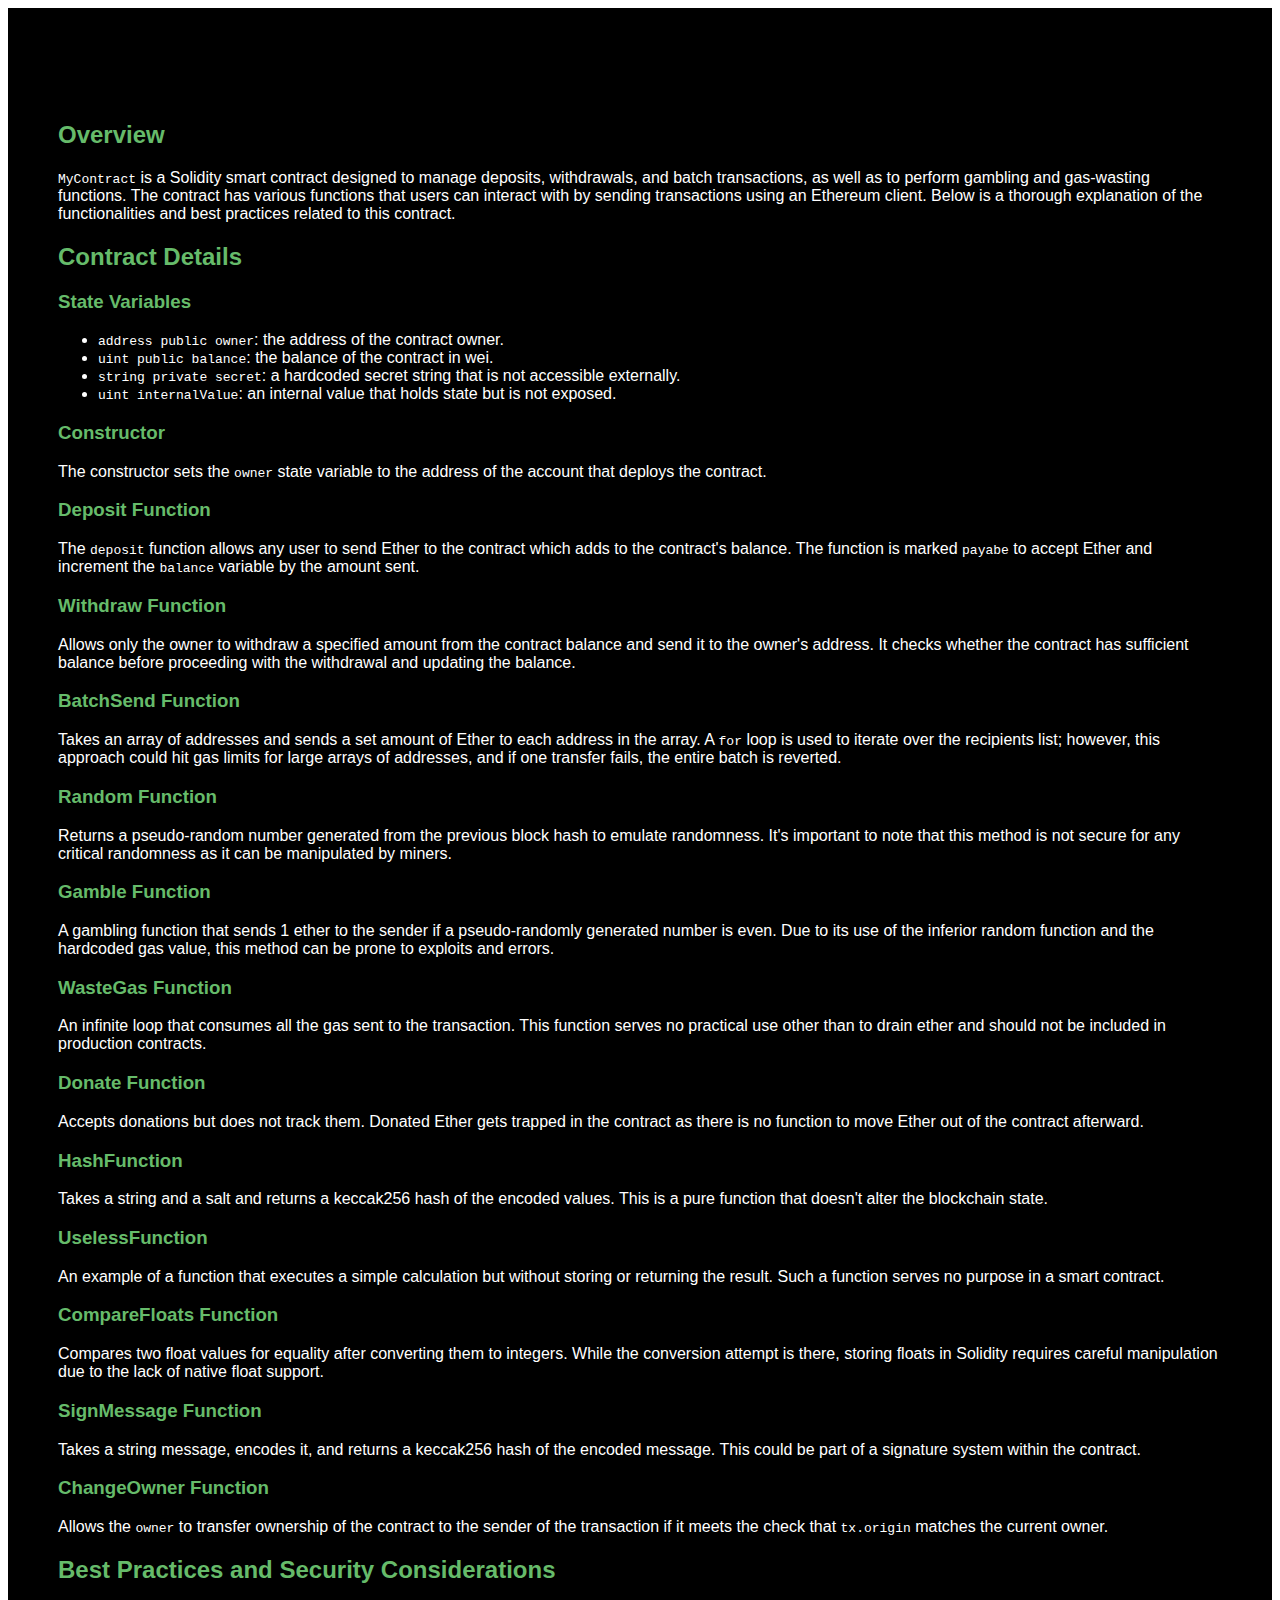
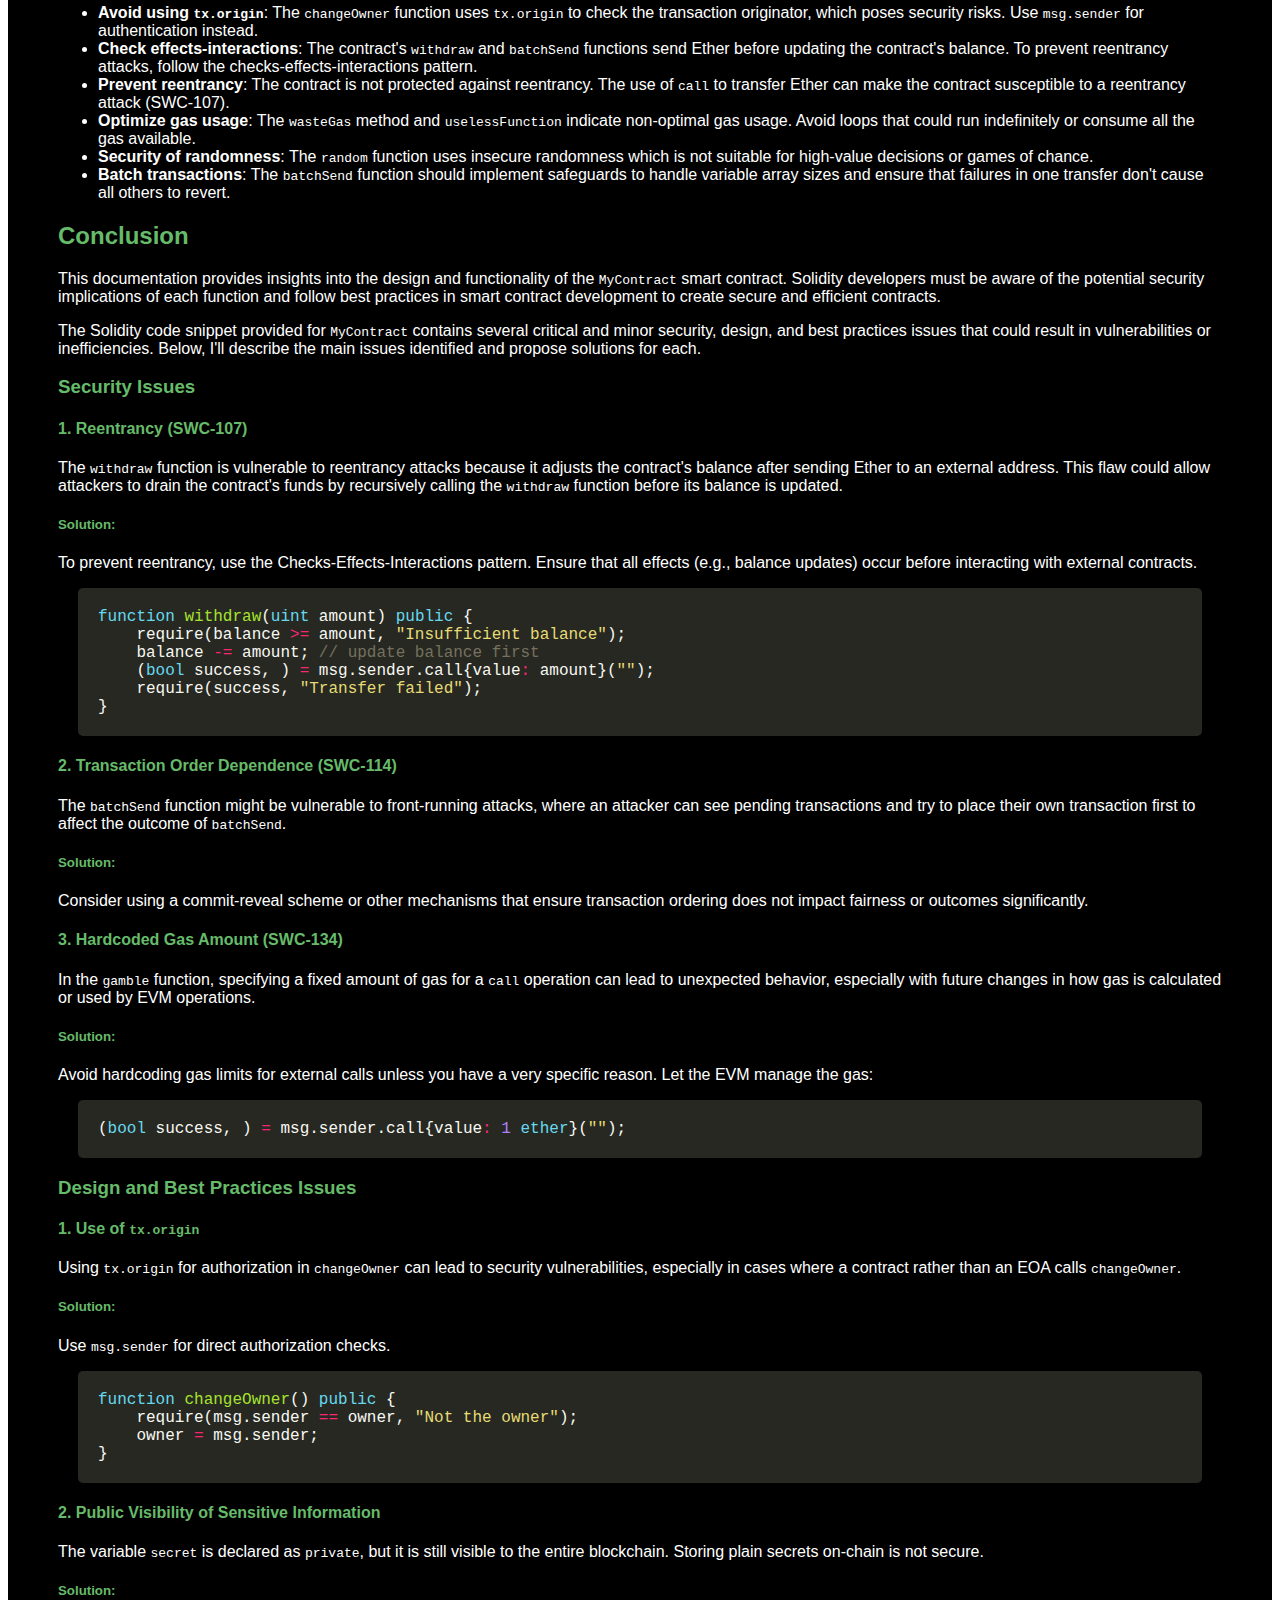
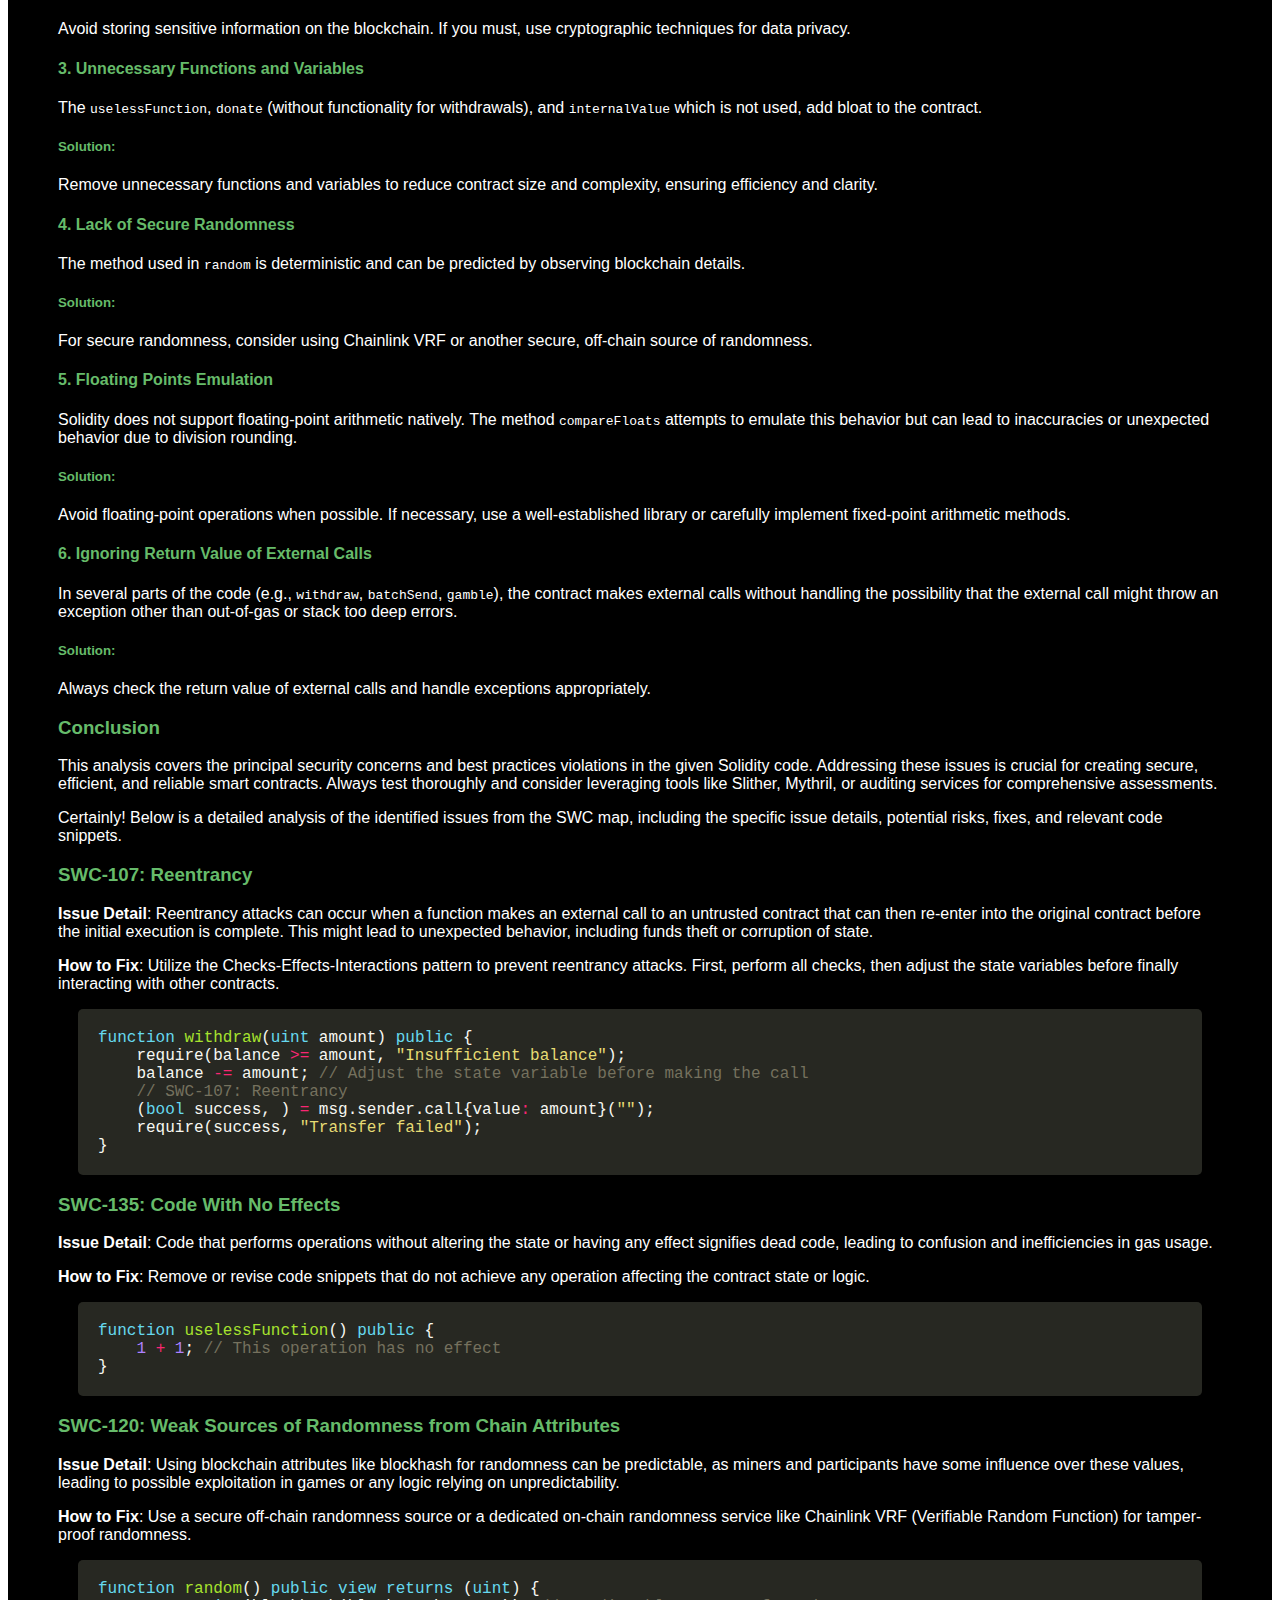
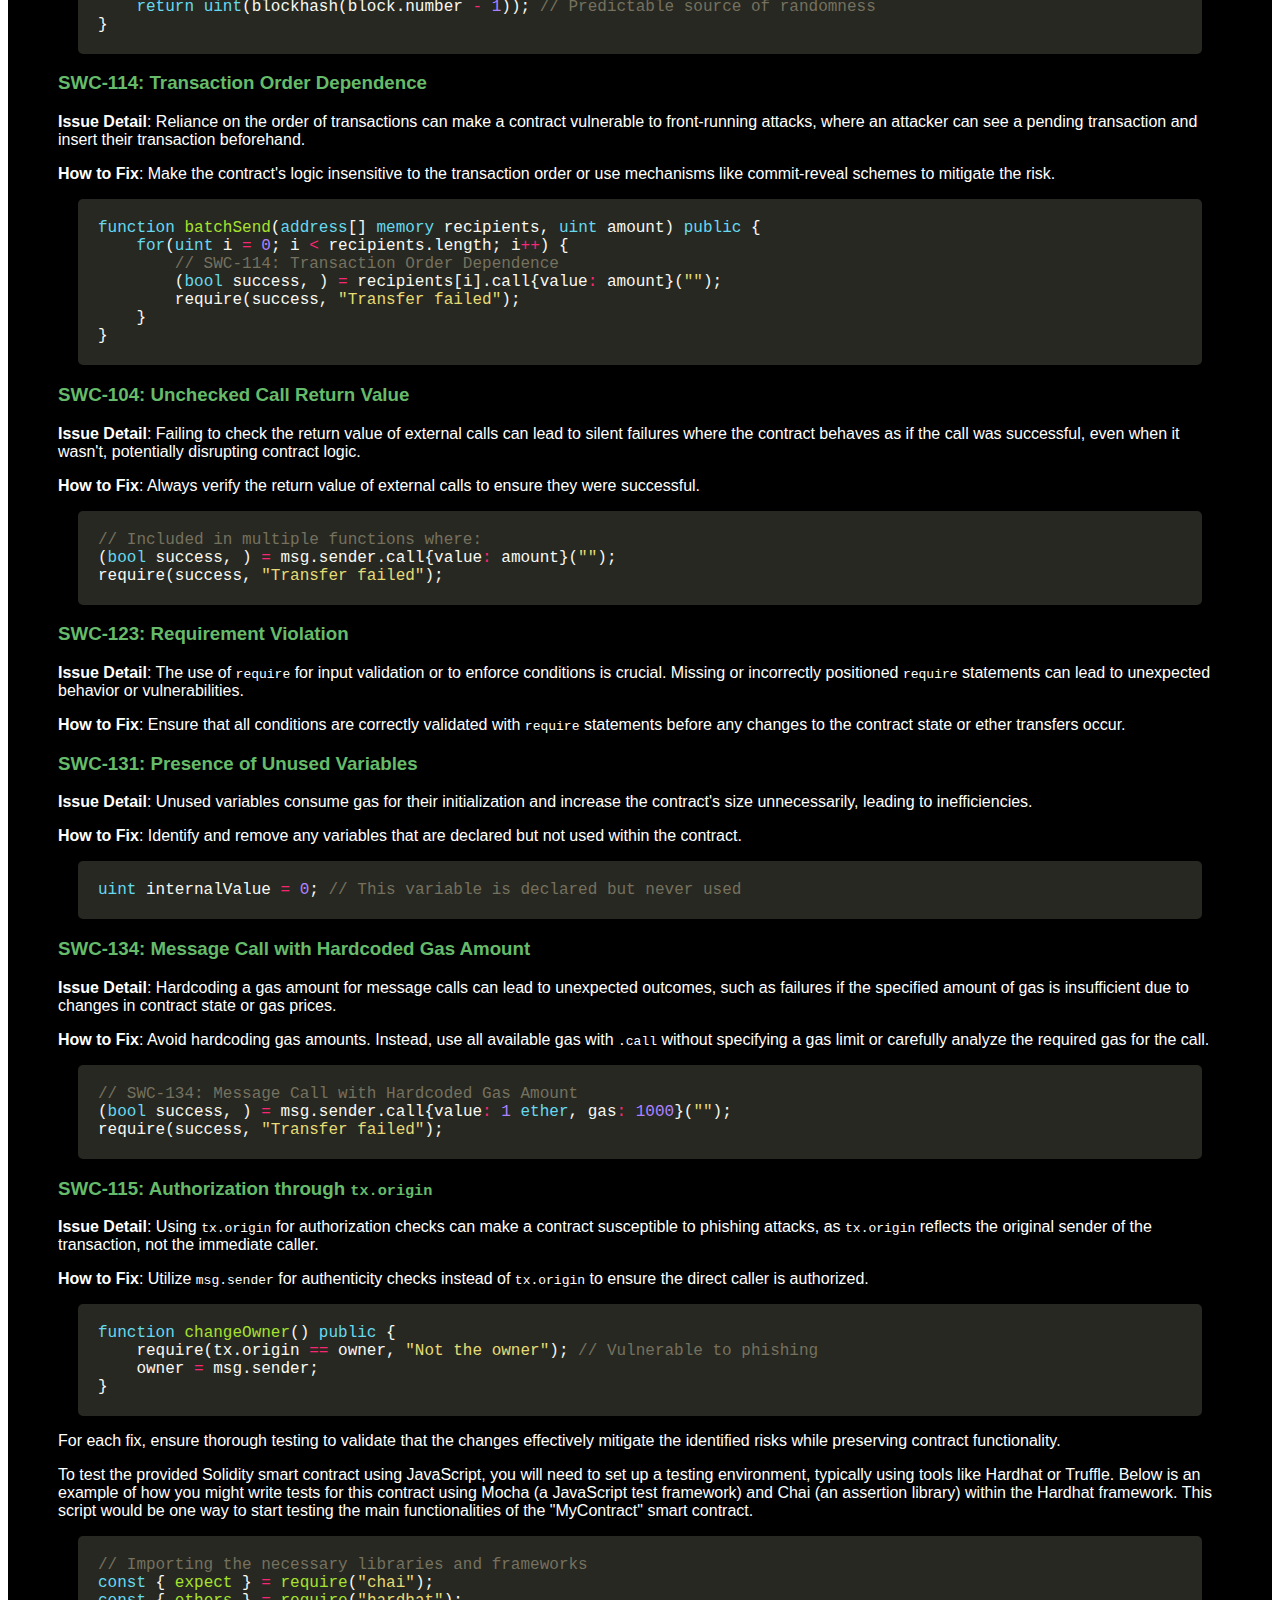
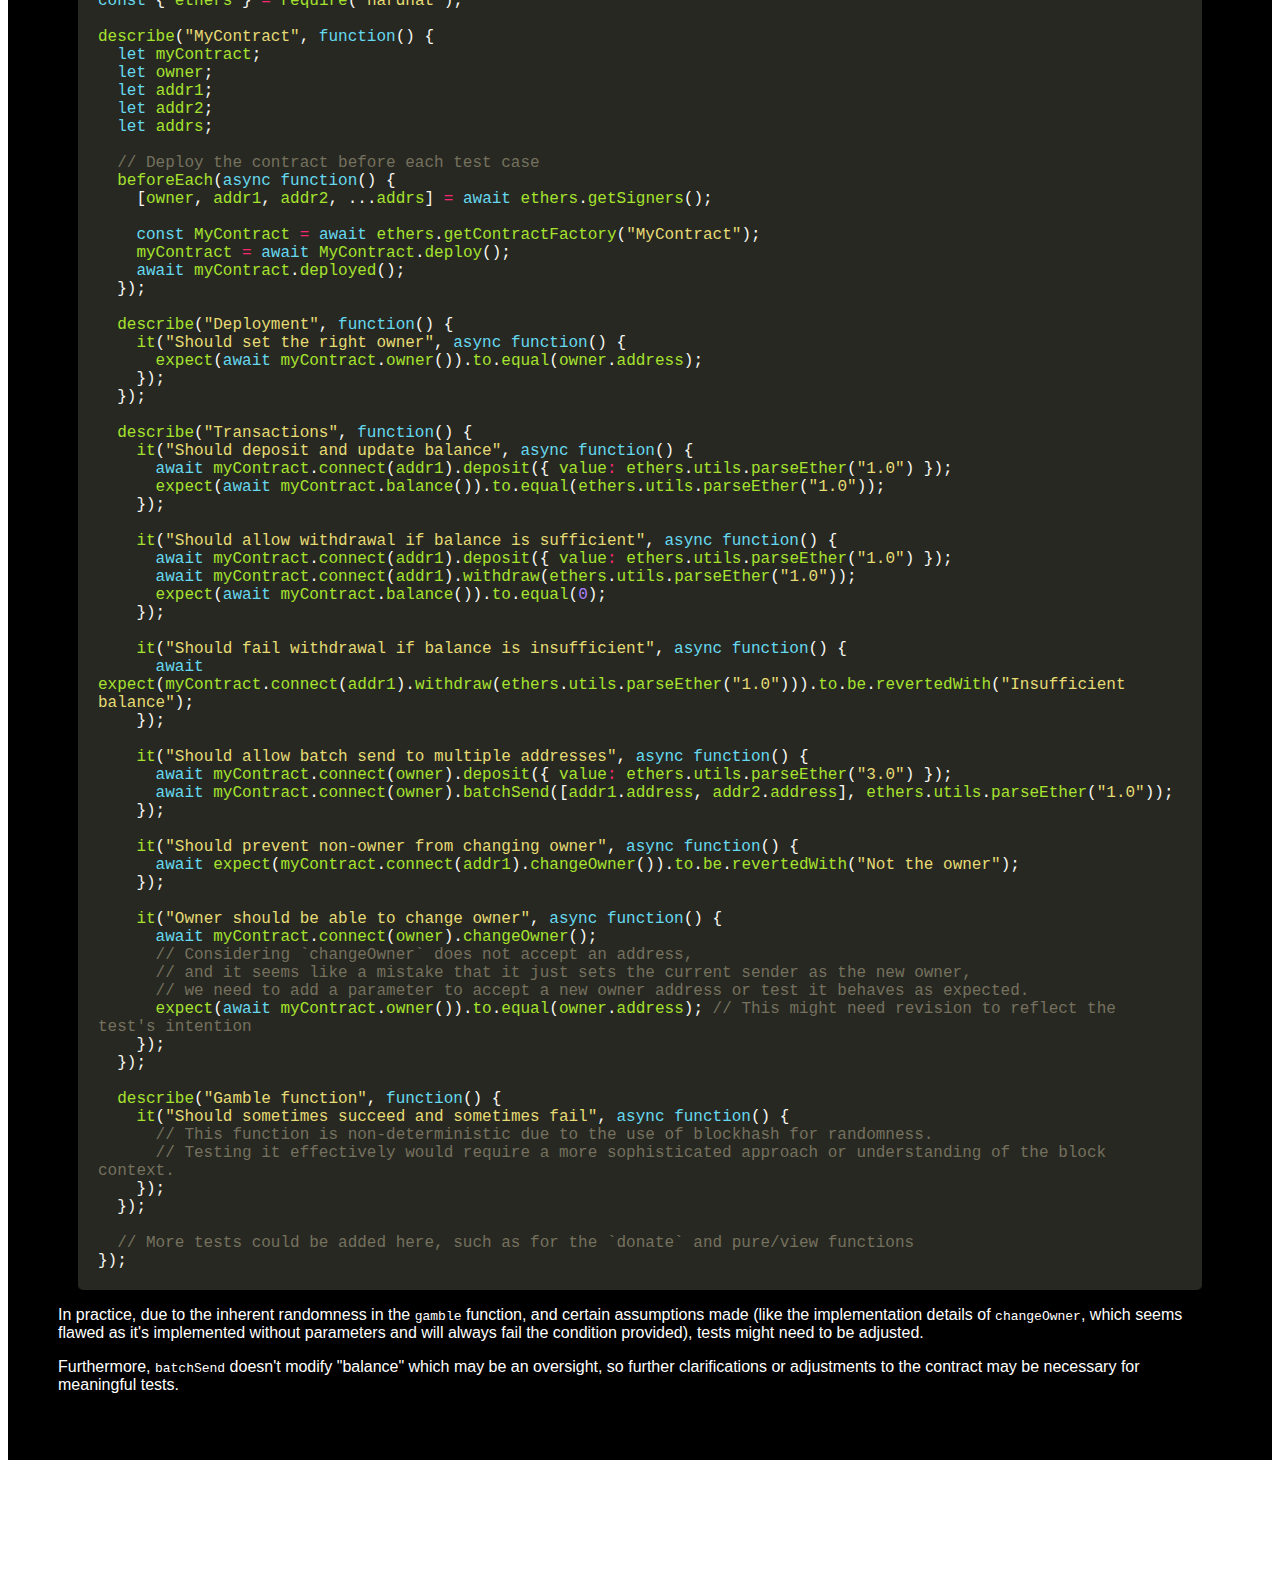
==== commit 910ae822: "Updating the pdf design" ====
--- a/index.html
+++ b/index.html
@@ -7,8 +7,6 @@
     <title>Audit Report</title>
     <style>
         main {
-            max-width: 794px;
-            width: 794px;
             background-color: #000000;
             padding: 50px;
             box-sizing: border-box;
@@ -37,6 +35,16 @@
             box-sizing: border-box;
             margin-left: 20px;
             margin-right: 20px;
+            max-width: 100%;
+            white-space: pre-wrap;
+            word-wrap: break-word;
+            overflow-wrap: break-word;
+        }
+
+        span {
+            flex-wrap: wrap;
+            word-wrap: break-word;
+            overflow-wrap: break-word;
             max-width: 100%;
         }
     </style>
